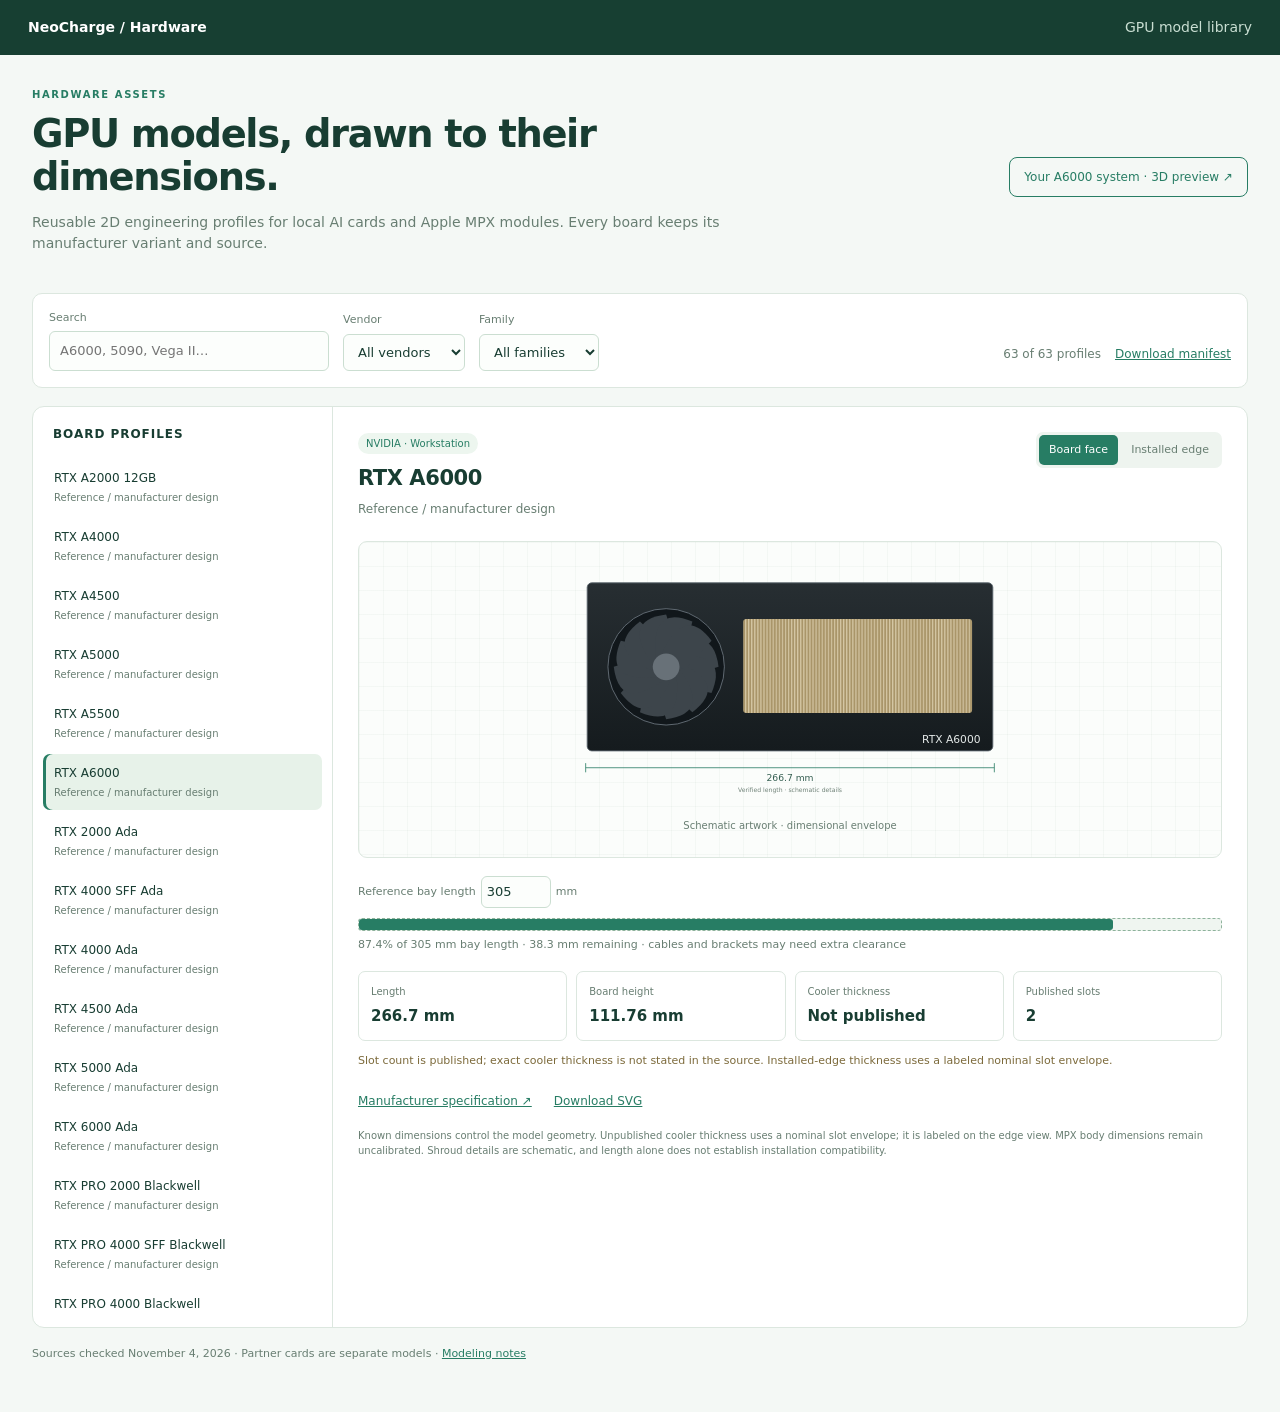
==== dashboard/assets/gpu-library/index.html @ e881c6c5 "Add live dashboard controls and dimensioned GPU library" ====
<!doctype html>
<html lang="en"><head><meta charset="utf-8"><meta name="viewport" content="width=device-width,initial-scale=1"><title>GPU models · NeoCharge</title><link rel="stylesheet" href="library.css"><script src="library.js" defer></script></head>
<body><header><a href="/hardware/#sensors">NeoCharge / Hardware</a><span>GPU model library</span></header>
<main>
  <div class="intro"><div><p class="eyebrow">HARDWARE ASSETS</p><h1>GPU models, drawn to their dimensions.</h1><p>Reusable 2D engineering profiles for local AI cards and Apple MPX modules. Every board keeps its manufacturer variant and source.</p></div><a class="button" href="a6000-system-3d.png" target="_blank" rel="noopener">Your A6000 system · 3D preview ↗</a></div>
  <div class="tools"><label>Search<input id="search" type="search" placeholder="A6000, 5090, Vega II…"></label><label>Vendor<select id="vendor"><option value="">All vendors</option></select></label><label>Family<select id="category"><option value="">All families</option></select></label><span id="count" role="status">Loading…</span><a href="catalog.json" download>Download manifest</a></div>
  <section class="workspace">
    <aside><h2>Board profiles</h2><div id="models" class="models"></div></aside>
    <article id="detail">
      <div class="detail-heading"><div><span id="family" class="badge"></span><h2 id="name">Loading models…</h2><p id="variant"></p></div><div class="views" role="group" aria-label="Projection"><button id="face" aria-pressed="true">Board face</button><button id="edge" aria-pressed="false">Installed edge</button></div></div>
      <div class="preview"><img id="model-image" alt=""><span class="preview-caption">Schematic artwork · dimensional envelope</span></div>
      <div class="bay"><label>Reference bay length <input id="bay-length" type="number" min="100" max="600" value="305"> mm</label><div class="bay-track"><div id="bay-fill"></div></div><p id="occupancy"></p></div>
      <div class="spec-grid" id="specs"></div>
      <p id="notes" class="notice"></p>
      <div class="links"><a id="source" target="_blank" rel="noopener">Manufacturer specification ↗</a><a id="download" download>Download SVG</a><a id="render-preview" target="_blank" rel="noopener" hidden>Rendered sample ↗</a><a id="chassis-reference" target="_blank" rel="noopener" hidden>Two-module Mac Pro reference ↗</a></div>
      <p class="fine">Known dimensions control the model geometry. Unpublished cooler thickness uses a nominal slot envelope; it is labeled on the edge view. MPX body dimensions remain uncalibrated. Shroud details are schematic, and length alone does not establish installation compatibility.</p>
    </article>
  </section>
  <footer>Sources checked November 4, 2026 · Partner cards are separate models · <a href="README.md">Modeling notes</a></footer>
</main></body></html>
---- dashboard/assets/gpu-library/library.css ----
:root { color-scheme:light; --bg:#f4f8f5; --panel:#fff; --ink:#183d32; --muted:#687e72; --line:#dce7df; --accent:#277d64; }
* { box-sizing:border-box; } body { margin:0; background:var(--bg); color:var(--ink); font:14px/1.5 ui-sans-serif,system-ui,-apple-system,sans-serif; } a { color:var(--accent); } header { display:flex; justify-content:space-between; gap:18px; padding:17px 28px; background:#173f32; color:#c9ded2; } header a { color:#fff; font-weight:750; text-decoration:none; } main { max-width:1500px; margin:auto; padding:32px; } h1,h2,p { margin-top:0; } h1 { font-size:clamp(26px,3vw,42px); line-height:1.13; letter-spacing:-.035em; margin-bottom:13px; max-width:790px; } h2 { font-size:21px; letter-spacing:-.02em; margin-bottom:6px; } .intro { display:flex; justify-content:space-between; align-items:center; gap:25px; margin-bottom:25px; } .intro p { max-width:780px; color:var(--muted); } .eyebrow { color:var(--accent)!important; font-size:10px; font-weight:750; letter-spacing:.16em; } .button { border:1px solid var(--accent); padding:10px 14px; border-radius:8px; text-decoration:none; white-space:nowrap; font-size:12px; } .tools { display:flex; align-items:end; gap:14px; flex-wrap:wrap; padding:16px; background:var(--panel); border:1px solid var(--line); border-radius:10px; margin-bottom:18px; } label { display:flex; flex-direction:column; gap:5px; color:var(--muted); font-size:11px; } input,select { font:inherit; font-size:13px; background:#fcfefc; color:var(--ink); border:1px solid #cbded1; padding:9px 10px; border-radius:6px; } #search { width:280px; } #count { margin-left:auto; color:var(--muted); padding-bottom:8px; font-size:12px; } .tools>a { padding-bottom:8px; font-size:12px; } .workspace { display:grid; grid-template-columns:300px minmax(0,1fr); background:var(--panel); border:1px solid var(--line); border-radius:12px; overflow:hidden; } aside { border-right:1px solid var(--line); padding:18px 10px; } aside h2 { padding:0 10px 10px; font-size:12px; text-transform:uppercase; letter-spacing:.08em; } .models { display:flex; flex-direction:column; max-height:850px; overflow:auto; gap:3px; } .model-button { border:0; text-align:left; padding:10px 11px; border-radius:7px; background:transparent; color:var(--ink); cursor:pointer; font:inherit; font-size:12px; } .model-button span { display:block; color:var(--muted); font-size:10px; margin-top:3px; } .model-button[aria-pressed="true"] { background:#e7f2e9; box-shadow:inset 3px 0 var(--accent); } article { padding:25px; min-width:0; } .detail-heading { display:flex; justify-content:space-between; gap:15px; flex-wrap:wrap; } #variant { color:var(--muted); font-size:12px; margin-bottom:0; } .badge { display:inline-block; color:var(--accent); background:#edf6ef; padding:3px 8px; border-radius:12px; font-size:10px; margin-bottom:9px; } .views { display:flex; align-self:flex-start; gap:3px; padding:3px; background:#eef4ef; border-radius:7px; } .views button { font:inherit; font-size:11px; padding:7px 10px; border:0; border-radius:5px; background:transparent; color:var(--muted); cursor:pointer; } .views button[aria-pressed="true"] { color:#fff; background:var(--accent); } .preview { margin-top:23px; border:1px solid var(--line); border-radius:9px; min-height:285px; display:flex; flex-direction:column; justify-content:center; align-items:center; padding:24px; background-color:#fbfdfb; background-image:linear-gradient(#4f84600b 1px,transparent 1px),linear-gradient(90deg,#4f84600b 1px,transparent 1px); background-size:24px 24px; } .preview img { width:100%; height:240px; object-fit:contain; } .preview-caption { font-size:10px; color:var(--muted); margin-top:12px; } .bay { padding:18px 0; } .bay label { flex-direction:row; align-items:center; } #bay-length { width:70px; padding:5px; } .bay-track { height:13px; border:1px dashed #8db29b; background:#eff5f0; border-radius:4px; margin:10px 0 6px; } #bay-fill { height:100%; max-width:100%; background:var(--accent); border-radius:3px; transition:width .2s; } #occupancy { margin:0; font-size:11px; color:var(--muted); } .spec-grid { display:grid; grid-template-columns:repeat(4,1fr); gap:9px; } .spec { padding:12px; border:1px solid var(--line); border-radius:7px; } .spec small { display:block; font-size:10px; color:var(--muted); margin-bottom:6px; } .spec strong { font-size:15px; font-weight:650; } .notice { padding:12px 0; color:#7c6a3b; font-size:11px; min-height:35px; } .links { display:flex; gap:22px; flex-wrap:wrap; font-size:12px; } .fine { color:var(--muted); font-size:10px; margin:18px 0 0; } footer { padding:18px 0; color:var(--muted); font-size:11px; } @media(max-width:850px) { main { padding:18px; } .intro { display:block; } .button { display:inline-block; } .workspace { grid-template-columns:1fr; } aside { border-right:0; border-bottom:1px solid var(--line); } .models { max-height:220px; } .spec-grid { grid-template-columns:repeat(2,1fr); } #search { width:220px; } .preview { padding:12px; } }
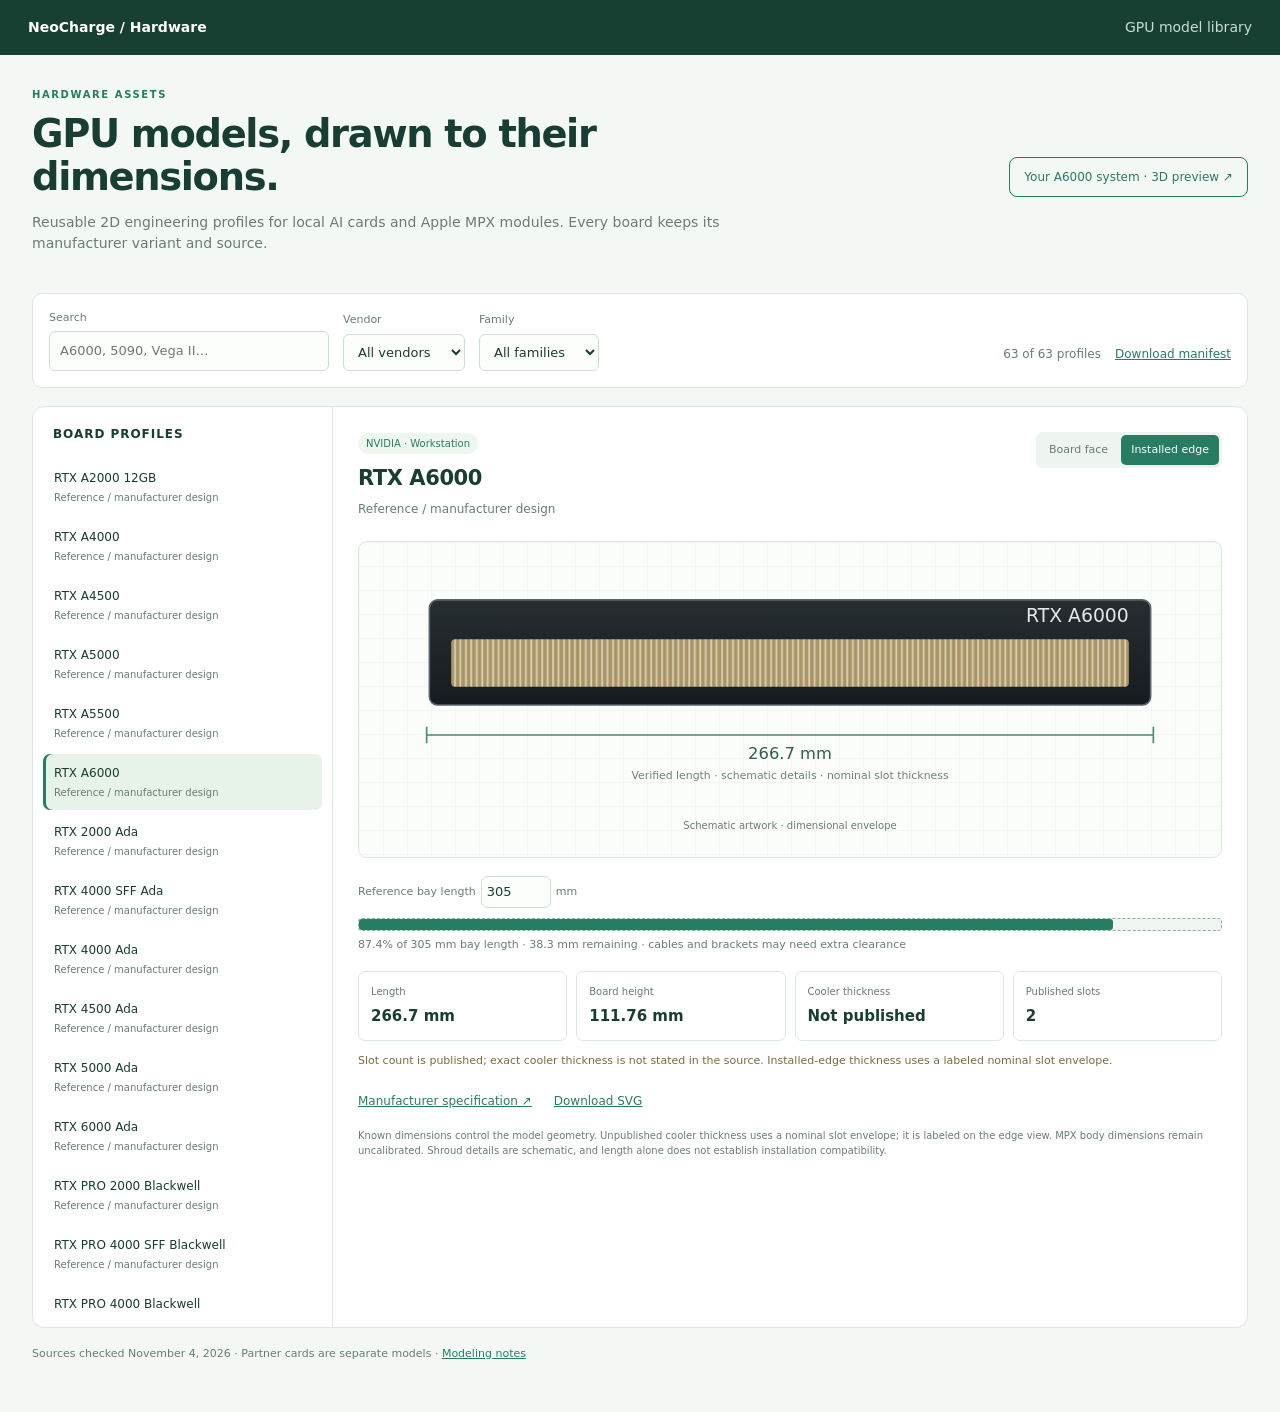
==== commit 04f5ceaa: "Show approved installed GPU profiles by default" ====
--- a/dashboard/assets/gpu-library/index.html
+++ b/dashboard/assets/gpu-library/index.html
@@ -7,8 +7,8 @@
   <section class="workspace">
     <aside><h2>Board profiles</h2><div id="models" class="models"></div></aside>
     <article id="detail">
-      <div class="detail-heading"><div><span id="family" class="badge"></span><h2 id="name">Loading models…</h2><p id="variant"></p></div><div class="views" role="group" aria-label="Projection"><button id="face" aria-pressed="true">Board face</button><button id="edge" aria-pressed="false">Installed edge</button></div></div>
-      <div class="preview"><img id="model-image" alt=""><span class="preview-caption">Schematic artwork · dimensional envelope</span></div>
+      <div class="detail-heading"><div><span id="family" class="badge"></span><h2 id="name">Loading models…</h2><p id="variant"></p></div><div class="views" role="group" aria-label="Projection"><button id="face" aria-pressed="false">Board face</button><button id="edge" aria-pressed="true">Installed edge</button></div></div>
+      <div class="preview"><img id="model-image" alt=""><span id="preview-caption" class="preview-caption">Schematic artwork · dimensional envelope</span></div>
       <div class="bay"><label>Reference bay length <input id="bay-length" type="number" min="100" max="600" value="305"> mm</label><div class="bay-track"><div id="bay-fill"></div></div><p id="occupancy"></p></div>
       <div class="spec-grid" id="specs"></div>
       <p id="notes" class="notice"></p>
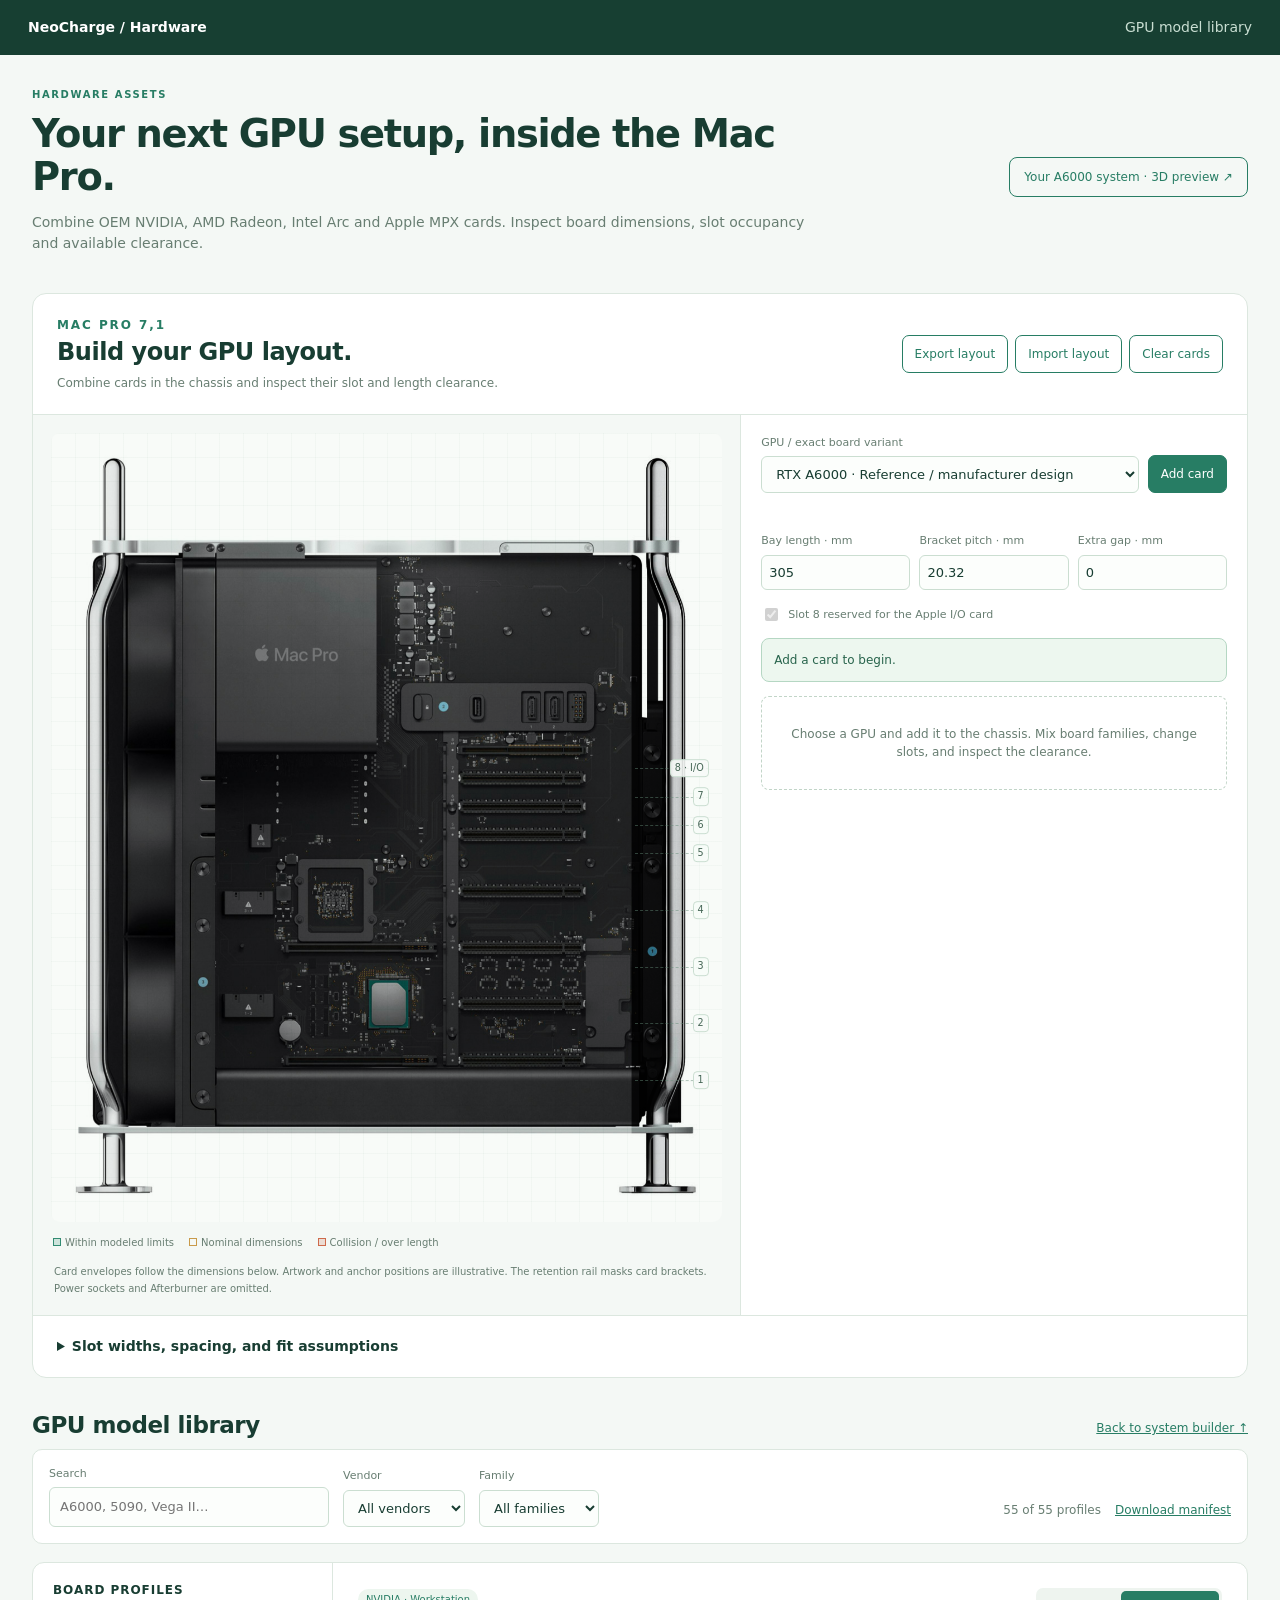
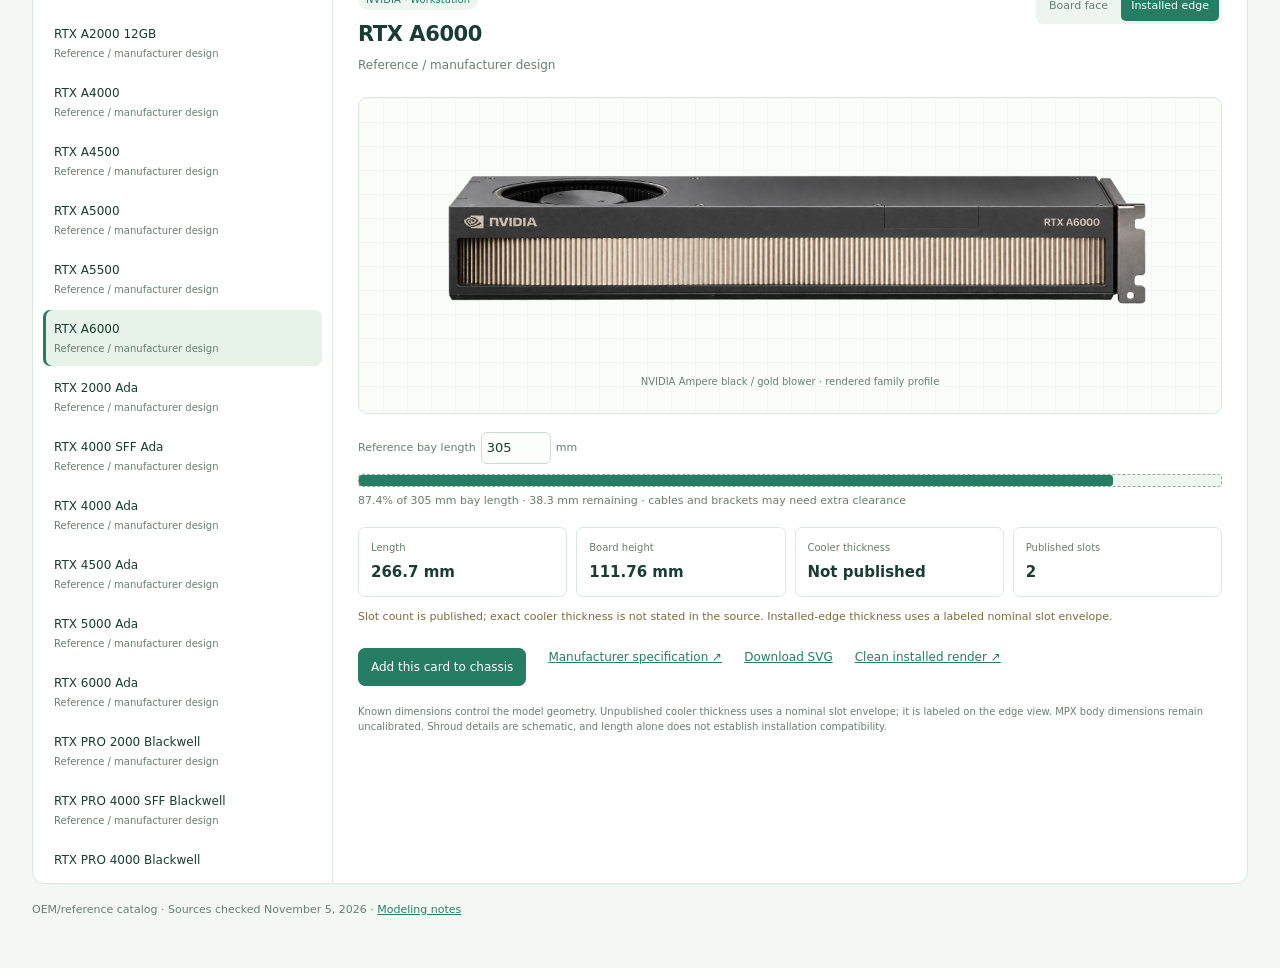
==== commit a2ef9843: "Add OEM GPU library and Mac Pro system builder" ====
--- a/dashboard/assets/gpu-library/index.html
+++ b/dashboard/assets/gpu-library/index.html
@@ -1,9 +1,19 @@
 <!doctype html>
-<html lang="en"><head><meta charset="utf-8"><meta name="viewport" content="width=device-width,initial-scale=1"><title>GPU models · NeoCharge</title><link rel="stylesheet" href="library.css"><script src="library.js" defer></script></head>
+<html lang="en"><head><meta charset="utf-8"><meta name="viewport" content="width=device-width,initial-scale=1"><title>GPU models · NeoCharge</title><link rel="stylesheet" href="library.css"><script src="library.js?v=20261105-builder1" defer></script><link rel="stylesheet" href="builder/builder.css?v=1"><script type="module" src="builder/builder.js?v=1"></script></head>
 <body><header><a href="/hardware/#sensors">NeoCharge / Hardware</a><span>GPU model library</span></header>
 <main>
-  <div class="intro"><div><p class="eyebrow">HARDWARE ASSETS</p><h1>GPU models, drawn to their dimensions.</h1><p>Reusable 2D engineering profiles for local AI cards and Apple MPX modules. Every board keeps its manufacturer variant and source.</p></div><a class="button" href="a6000-system-3d.png" target="_blank" rel="noopener">Your A6000 system · 3D preview ↗</a></div>
-  <div class="tools"><label>Search<input id="search" type="search" placeholder="A6000, 5090, Vega II…"></label><label>Vendor<select id="vendor"><option value="">All vendors</option></select></label><label>Family<select id="category"><option value="">All families</option></select></label><span id="count" role="status">Loading…</span><a href="catalog.json" download>Download manifest</a></div>
+  <div class="intro"><div><p class="eyebrow">HARDWARE ASSETS</p><h1>Your next GPU setup, inside the Mac Pro.</h1><p>Combine OEM NVIDIA, AMD Radeon, Intel Arc and Apple MPX cards. Inspect board dimensions, slot occupancy and available clearance.</p></div><a class="button" href="a6000-system-3d.png" target="_blank" rel="noopener">Your A6000 system · 3D preview ↗</a></div>
+  <section id="system-builder" class="builder-shell" aria-labelledby="builder-title">
+  <div class="builder-heading"><div><p class="eyebrow">MAC PRO 7,1</p><h2 id="builder-title">Build your GPU layout.</h2><p>Combine cards in the chassis and inspect their slot and length clearance.</p></div><div class="builder-actions"><button id="build-export">Export layout</button><button id="build-import">Import layout</button><button id="build-clear">Clear cards</button><input id="build-import-file" type="file" accept="application/json,.json" hidden></div></div>
+  <div class="builder-grid">
+    <div class="builder-visual"><div class="chassis-stage" id="chassis-stage" aria-label="Mac Pro chassis layout preview"><img class="chassis-base" src="builder/macpro-empty.png" alt="Mac Pro interior with its lower double-wide bays and upper single-wide slots"><div id="chassis-cards"></div><div class="chassis-slots" id="chassis-slots"></div><img class="chassis-foreground" src="builder/macpro-empty.png" alt=""></div><div class="builder-legend"><span><i class="safe"></i>Within modeled limits</span><span><i></i>Nominal dimensions</span><span><i class="error"></i>Collision / over length</span></div><p class="chassis-foot">Card envelopes follow the dimensions below. Artwork and anchor positions are illustrative. The retention rail masks card brackets. Power sockets and Afterburner are omitted.</p></div>
+    <div class="builder-controls"><div class="builder-picker"><label>GPU / exact board variant<select id="build-model" aria-label="GPU to add"><option>Loading catalog…</option></select></label><button class="add-card-button" id="build-add">Add card</button></div><p class="builder-message" id="builder-message" role="status"></p><div class="builder-settings"><label>Bay length · mm<input type="number" id="build-bay" value="305" min="100" max="600" step="0.1"></label><label>Bracket pitch · mm<input type="number" id="build-pitch" value="20.32" min="10" max="40" step="0.01"></label><label>Extra gap · mm<input type="number" id="build-gap" value="0" min="0" max="50" step="0.5"></label></div><label class="builder-check"><input type="checkbox" id="build-io" checked disabled>Slot 8 reserved for the Apple I/O card</label><div class="build-status" id="build-status" role="status">Loading layout…</div><div id="placed-cards"></div></div>
+  </div>
+  <details class="slot-documentation"><summary>Slot widths, spacing, and fit assumptions</summary><p><a href="https://support.apple.com/en-my/101640" target="_blank" rel="noopener">Apple’s slot map</a> specifies double-wide positions 1–4, single-wide positions 5–7, and the half-length I/O position 8. This preview uses a configurable nominal 20.32 mm (0.8 in) bracket pitch: 40.64 mm between double-wide connector positions, then 20.32 mm between the upper single-wide positions. These are derived preview coordinates, not caliper measurements of this chassis.</p><table><thead><tr><th>Connector</th><th>Layout</th><th>Offset from slot 1</th><th>Next connector</th></tr></thead><tbody id="slot-spacing-table"></tbody></table><p>Each card documents its published cooler thickness and slot count. Collision width is the larger of the measured cooler width and the published nominal slot envelope. Missing thickness uses the reported slot count × bracket pitch; missing slot count uses a two-slot estimate. Enter a measured thickness and length per card to resolve unknowns. A 0.1 mm tolerance handles rounding of 60.96 mm to 61 mm; it is not assembly clearance. Extra gap adds your desired separation.</p><p>MPX modules can occupy connector pairs 1–2 or 3–4. The builder reserves the whole pair, allows at most two modules, and keeps the user’s three-slot body reference separate from the larger reserved bay. Unpublished MPX body dimensions remain estimates until measured.</p><p>Length and slot checks do not establish electrical compatibility, power capacity, cooling adequacy, cable clearance, or clearance perpendicular to this view. The 305 mm bay length is the user-supplied measurement. Known physical dimensions drive the checks even when a different visual profile is selected. <a href="builder/SLOT-MECHANICS.md">Full mechanical notes</a></p></details>
+</section>
+
+<div class="library-section-title"><h2>GPU model library</h2><a href="#system-builder">Back to system builder ↑</a></div>
+<div class="tools"><label>Search<input id="search" type="search" placeholder="A6000, 5090, Vega II…"></label><label>Vendor<select id="vendor"><option value="">All vendors</option></select></label><label>Family<select id="category"><option value="">All families</option></select></label><span id="count" role="status">Loading…</span><a href="catalog.json" download>Download manifest</a></div>
   <section class="workspace">
     <aside><h2>Board profiles</h2><div id="models" class="models"></div></aside>
     <article id="detail">
@@ -12,9 +22,9 @@
       <div class="bay"><label>Reference bay length <input id="bay-length" type="number" min="100" max="600" value="305"> mm</label><div class="bay-track"><div id="bay-fill"></div></div><p id="occupancy"></p></div>
       <div class="spec-grid" id="specs"></div>
       <p id="notes" class="notice"></p>
-      <div class="links"><a id="source" target="_blank" rel="noopener">Manufacturer specification ↗</a><a id="download" download>Download SVG</a><a id="render-preview" target="_blank" rel="noopener" hidden>Rendered sample ↗</a><a id="chassis-reference" target="_blank" rel="noopener" hidden>Two-module Mac Pro reference ↗</a></div>
+      <div class="links"><button id="add-selected" class="add-card-button">Add this card to chassis</button><a id="source" target="_blank" rel="noopener">Manufacturer specification ↗</a><a id="download" download>Download SVG</a><a id="render-preview" target="_blank" rel="noopener" hidden>Rendered sample ↗</a><a id="chassis-reference" target="_blank" rel="noopener" hidden>Two-module Mac Pro reference ↗</a></div>
       <p class="fine">Known dimensions control the model geometry. Unpublished cooler thickness uses a nominal slot envelope; it is labeled on the edge view. MPX body dimensions remain uncalibrated. Shroud details are schematic, and length alone does not establish installation compatibility.</p>
     </article>
   </section>
-  <footer>Sources checked November 4, 2026 · Partner cards are separate models · <a href="README.md">Modeling notes</a></footer>
+  <footer>OEM/reference catalog · Sources checked November 5, 2026 · <a href="README.md">Modeling notes</a></footer>
 </main></body></html>
--- a/dashboard/assets/gpu-library/builder/builder.css
+++ b/dashboard/assets/gpu-library/builder/builder.css
@@ -0,0 +1,6 @@
+.builder-shell{margin:22px 0 28px;border:1px solid var(--line);border-radius:14px;background:var(--panel);overflow:hidden}.builder-heading{display:flex;justify-content:space-between;gap:18px;align-items:center;padding:22px 24px;border-bottom:1px solid var(--line)}.builder-heading h2{font-size:24px;margin:0 0 4px}.builder-heading p{margin:0;color:var(--muted);font-size:12px}.builder-actions{display:flex;gap:7px;flex-wrap:wrap}.builder-actions button,.add-card-button{border:1px solid var(--accent);border-radius:7px;padding:9px 12px;background:var(--accent);color:#fff;font:inherit;font-size:12px;cursor:pointer}.builder-actions button{background:transparent;color:var(--accent)}.builder-grid{display:grid;grid-template-columns:minmax(420px,1.4fr) minmax(340px,1fr)}.builder-visual{padding:18px;background:#f4f8f5;border-right:1px solid var(--line);min-width:0}.chassis-stage{position:relative;aspect-ratio:1204/1416;width:100%;max-width:690px;margin:auto;overflow:hidden;background:#f8fbf8;background-image:linear-gradient(#4f846009 1px,transparent 1px),linear-gradient(90deg,#4f846009 1px,transparent 1px);background-size:24px 24px;border-radius:9px}.chassis-base,.chassis-foreground{position:absolute;inset:0;width:100%;height:100%;mix-blend-mode:multiply;pointer-events:none}.chassis-foreground{z-index:6;clip-path:polygon(86.5% 0,100% 0,100% 100%,86.5% 100%)}.chassis-slots{position:absolute;inset:0;z-index:2;pointer-events:none}.chassis-slot{position:absolute;left:87%;width:11%;border-bottom:1px dashed #648a7677;display:flex;justify-content:flex-end;font-size:clamp(7px,.75vw,10px);color:#466656}.chassis-slot span{background:#f7fbf8df;border:1px solid #cbded1;border-radius:4px;padding:1px 4px;transform:translateY(50%)}.builder-card{position:absolute;z-index:4;filter:drop-shadow(0 2px 2px #0006);box-sizing:border-box;border-radius:3px}.builder-card img{width:100%;height:100%;display:block;object-fit:fill}.builder-card[data-invalid=true]{outline:2px solid #ce6a4b;background:#ce6a4b1a}.builder-card[data-estimated=true]{outline:1px dashed #c99a4a}.builder-card-name{position:absolute;left:0;bottom:calc(100% + 3px);font-size:clamp(7px,.65vw,10px);max-width:100%;overflow:hidden;text-overflow:ellipsis;white-space:nowrap;color:#184b3a;background:#eef8f1e8;border-radius:3px;padding:1px 4px}.chassis-foot{font-size:10px;color:var(--muted);margin:10px 3px 0;line-height:1.7}.builder-controls{padding:20px;min-width:0}.builder-picker{display:grid;grid-template-columns:minmax(0,1fr) auto;gap:9px;align-items:end}.builder-picker select{width:100%;min-width:0}.builder-settings{display:grid;grid-template-columns:repeat(3,minmax(0,1fr));gap:9px;margin:15px 0}.builder-settings input{width:100%;padding:7px}.builder-check{display:flex;flex-direction:row;align-items:center;gap:7px;margin:10px 0}.builder-check input{accent-color:var(--accent)}.build-status{border:1px solid #b5d7c3;background:#edf7ef;color:#28644c;border-radius:8px;padding:12px;font-size:12px;line-height:1.5;margin:14px 0}.build-status[data-level=error]{border-color:#dfb29c;background:#fff3ed;color:#914b30}.build-status[data-level=estimate]{border-color:#dfcc9c;background:#fff9e9;color:#876822}.builder-empty{padding:28px 14px;text-align:center;border:1px dashed #c2d5c8;border-radius:8px;color:var(--muted);font-size:12px}.placed-card{padding:14px 0;border-bottom:1px solid var(--line)}.placed-heading{display:flex;justify-content:space-between;gap:8px}.placed-heading h3{font-size:13px;margin:0}.placed-heading small{font-size:10px;color:var(--muted)}.remove-card{border:0;background:none;color:#9a6550;cursor:pointer;font:inherit;font-size:11px;padding:0 0 5px 6px;align-self:flex-start}.placed-fields{display:grid;grid-template-columns:1fr 1fr 1fr;gap:7px;margin-top:9px}.placed-fields input,.placed-fields select{width:100%;padding:6px;font-size:11px}.placed-errors,.placed-notes{list-style:none;margin:8px 0 0;padding:0;font-size:10px;line-height:1.5}.placed-errors{color:#a65338}.placed-notes{color:#887442}.placed-summary{font-size:10px;color:var(--muted);margin-top:7px}.slot-documentation{padding:20px 24px;border-top:1px solid var(--line)}.slot-documentation summary{font-weight:650;cursor:pointer}.slot-documentation p{font-size:12px;color:var(--muted);max-width:1000px}.slot-documentation table{width:100%;border-collapse:collapse;font-size:11px;margin:14px 0}.slot-documentation th,.slot-documentation td{padding:7px;text-align:left;border-bottom:1px solid var(--line)}.slot-documentation th{color:var(--muted)}.builder-message{font-size:11px;color:var(--muted);min-height:17px;margin:8px 0 0}.builder-legend{display:flex;gap:15px;flex-wrap:wrap;font-size:10px;color:var(--muted);margin:13px 2px}.builder-legend i{display:inline-block;width:8px;height:8px;border:1px solid #c99a4a;margin-right:4px}.builder-legend i.error{border-color:#ce6a4b;background:#ce6a4b33}.builder-legend i.safe{border-color:#328b72;background:#328b7233}.library-section-title{display:flex;justify-content:space-between;align-items:center;margin-top:30px}.library-section-title h2{font-size:23px}.library-section-title a{font-size:12px}@media(max-width:1100px){.builder-grid{grid-template-columns:minmax(0,1fr)}.builder-visual{border-right:0;border-bottom:1px solid var(--line)}.chassis-stage{max-width:620px}.builder-heading{align-items:flex-start;flex-direction:column}.builder-controls{padding:18px}.chassis-slot,.builder-card-name{font-size:10px}}@media(max-width:540px){.builder-settings,.placed-fields{grid-template-columns:1fr 1fr}.builder-heading,.slot-documentation{padding:16px}.builder-picker{grid-template-columns:1fr}.builder-visual{padding:8px}.chassis-slot,.builder-card-name{font-size:7px}.chassis-slot span{padding:1px 2px}}
+
+/* Hard clipping at the retention edge prevents metal brackets overpainting the frame. */
+#chassis-cards{position:absolute;inset:0;clip-path:polygon(0 0,87.0% 0,87.0% 100%,0 100%);z-index:4;pointer-events:none}.chassis-slots{z-index:7}.builder-card img{clip-path:inset(0 .6% 0 0)}
+
+.builder-raster-crop{position:absolute;inset:0;overflow:hidden;border-radius:2px}.builder-raster-crop .builder-raster{position:absolute;max-width:none;object-fit:fill;clip-path:none}
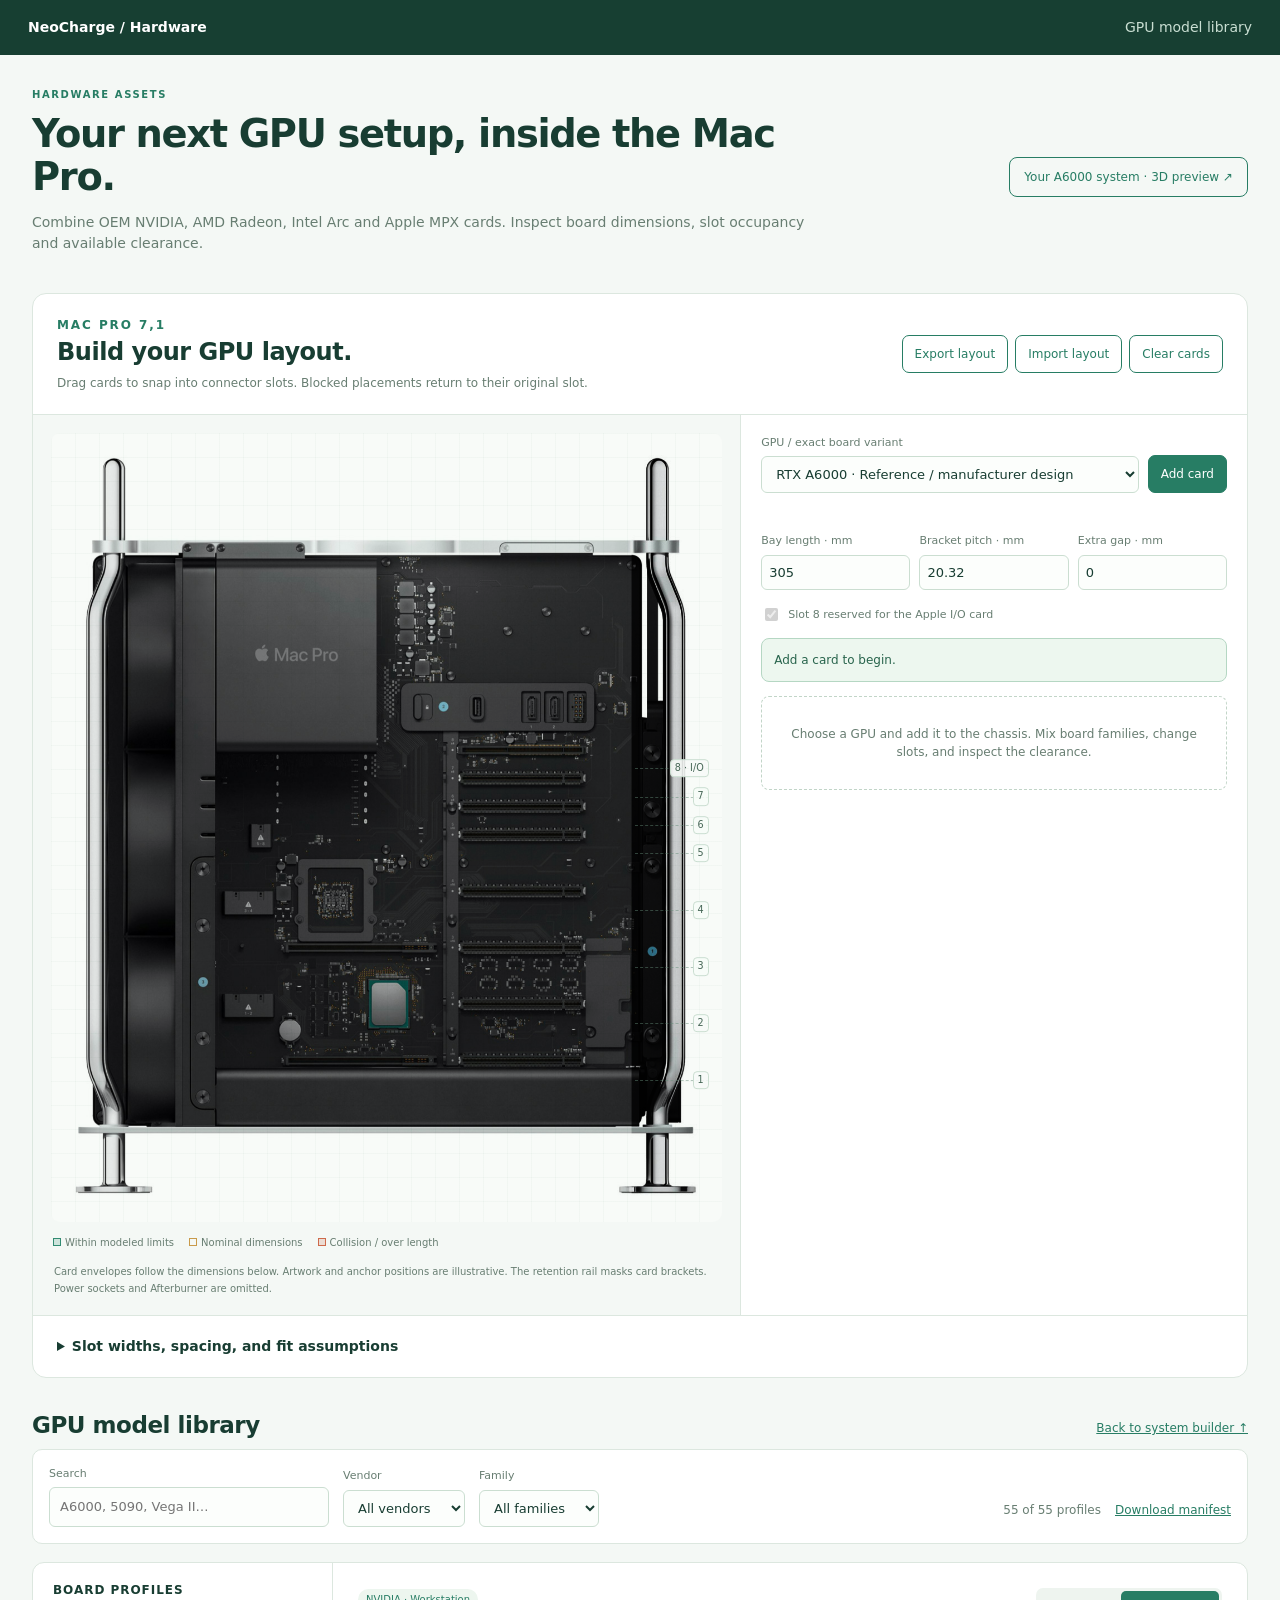
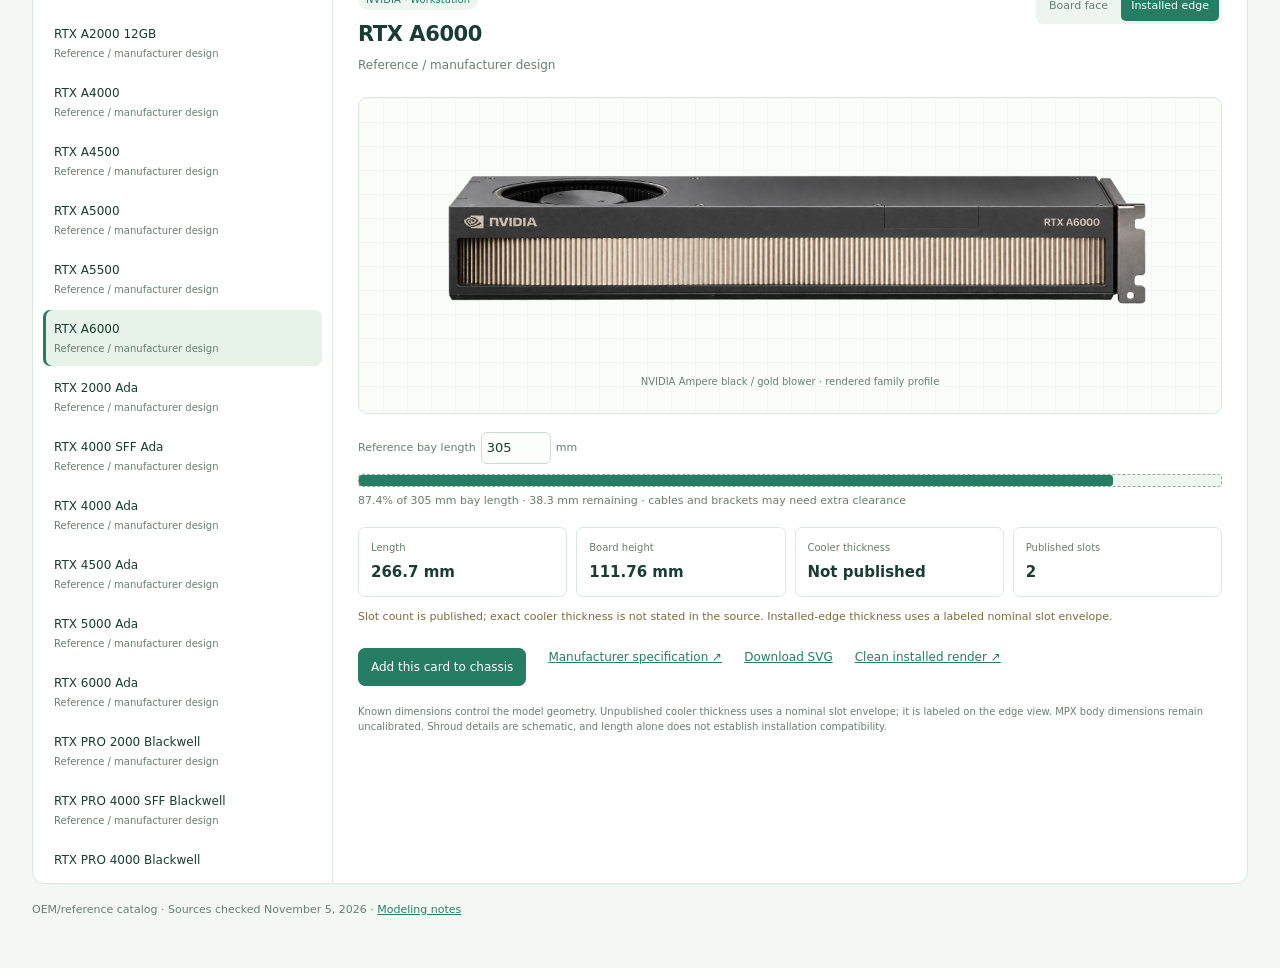
==== commit b0cdf9a0: "Snap dragged GPUs to validated Mac Pro connector positions" ====
--- a/dashboard/assets/gpu-library/index.html
+++ b/dashboard/assets/gpu-library/index.html
@@ -1,10 +1,10 @@
 <!doctype html>
-<html lang="en"><head><meta charset="utf-8"><meta name="viewport" content="width=device-width,initial-scale=1"><title>GPU models · NeoCharge</title><link rel="stylesheet" href="library.css"><script src="library.js?v=20261105-builder1" defer></script><link rel="stylesheet" href="builder/builder.css?v=1"><script type="module" src="builder/builder.js?v=1"></script></head>
+<html lang="en"><head><meta charset="utf-8"><meta name="viewport" content="width=device-width,initial-scale=1"><title>GPU models · NeoCharge</title><link rel="stylesheet" href="library.css"><script src="library.js?v=20261105-builder1" defer></script><link rel="stylesheet" href="builder/builder.css?v=drag1"><script type="module" src="builder/builder.js?v=drag1"></script></head>
 <body><header><a href="/hardware/#sensors">NeoCharge / Hardware</a><span>GPU model library</span></header>
 <main>
   <div class="intro"><div><p class="eyebrow">HARDWARE ASSETS</p><h1>Your next GPU setup, inside the Mac Pro.</h1><p>Combine OEM NVIDIA, AMD Radeon, Intel Arc and Apple MPX cards. Inspect board dimensions, slot occupancy and available clearance.</p></div><a class="button" href="a6000-system-3d.png" target="_blank" rel="noopener">Your A6000 system · 3D preview ↗</a></div>
   <section id="system-builder" class="builder-shell" aria-labelledby="builder-title">
-  <div class="builder-heading"><div><p class="eyebrow">MAC PRO 7,1</p><h2 id="builder-title">Build your GPU layout.</h2><p>Combine cards in the chassis and inspect their slot and length clearance.</p></div><div class="builder-actions"><button id="build-export">Export layout</button><button id="build-import">Import layout</button><button id="build-clear">Clear cards</button><input id="build-import-file" type="file" accept="application/json,.json" hidden></div></div>
+  <div class="builder-heading"><div><p class="eyebrow">MAC PRO 7,1</p><h2 id="builder-title">Build your GPU layout.</h2><p>Drag cards to snap into connector slots. Blocked placements return to their original slot.</p></div><div class="builder-actions"><button id="build-export">Export layout</button><button id="build-import">Import layout</button><button id="build-clear">Clear cards</button><input id="build-import-file" type="file" accept="application/json,.json" hidden></div></div>
   <div class="builder-grid">
     <div class="builder-visual"><div class="chassis-stage" id="chassis-stage" aria-label="Mac Pro chassis layout preview"><img class="chassis-base" src="builder/macpro-empty.png" alt="Mac Pro interior with its lower double-wide bays and upper single-wide slots"><div id="chassis-cards"></div><div class="chassis-slots" id="chassis-slots"></div><img class="chassis-foreground" src="builder/macpro-empty.png" alt=""></div><div class="builder-legend"><span><i class="safe"></i>Within modeled limits</span><span><i></i>Nominal dimensions</span><span><i class="error"></i>Collision / over length</span></div><p class="chassis-foot">Card envelopes follow the dimensions below. Artwork and anchor positions are illustrative. The retention rail masks card brackets. Power sockets and Afterburner are omitted.</p></div>
     <div class="builder-controls"><div class="builder-picker"><label>GPU / exact board variant<select id="build-model" aria-label="GPU to add"><option>Loading catalog…</option></select></label><button class="add-card-button" id="build-add">Add card</button></div><p class="builder-message" id="builder-message" role="status"></p><div class="builder-settings"><label>Bay length · mm<input type="number" id="build-bay" value="305" min="100" max="600" step="0.1"></label><label>Bracket pitch · mm<input type="number" id="build-pitch" value="20.32" min="10" max="40" step="0.01"></label><label>Extra gap · mm<input type="number" id="build-gap" value="0" min="0" max="50" step="0.5"></label></div><label class="builder-check"><input type="checkbox" id="build-io" checked disabled>Slot 8 reserved for the Apple I/O card</label><div class="build-status" id="build-status" role="status">Loading layout…</div><div id="placed-cards"></div></div>
--- a/dashboard/assets/gpu-library/builder/builder.css
+++ b/dashboard/assets/gpu-library/builder/builder.css
@@ -4,3 +4,6 @@
 #chassis-cards{position:absolute;inset:0;clip-path:polygon(0 0,87.0% 0,87.0% 100%,0 100%);z-index:4;pointer-events:none}.chassis-slots{z-index:7}.builder-card img{clip-path:inset(0 .6% 0 0)}
 
 .builder-raster-crop{position:absolute;inset:0;overflow:hidden;border-radius:2px}.builder-raster-crop .builder-raster{position:absolute;max-width:none;object-fit:fill;clip-path:none}
+
+/* Pointer capture keeps touch, pen and mouse placement on the physical slot grid. */
+.builder-card{pointer-events:auto;cursor:grab;touch-action:none;user-select:none}.builder-card img{pointer-events:none}.builder-card:focus-visible{outline:3px solid #378bba;outline-offset:3px}.builder-card.dragging{cursor:grabbing;z-index:5;opacity:.85}.builder-card[data-drop=allowed]{outline:3px solid #259872}.builder-card[data-drop=blocked]{outline:3px solid #d05c40}.is-dragging .chassis-slot{left:25%;width:73%;border-bottom:1px dashed #56836b88}.is-dragging .chassis-slot[data-target=true]{border-bottom:2px solid #2e9f7e}.is-dragging .chassis-slot[data-target=true] span{background:#d5f6e5;color:#174d3a}
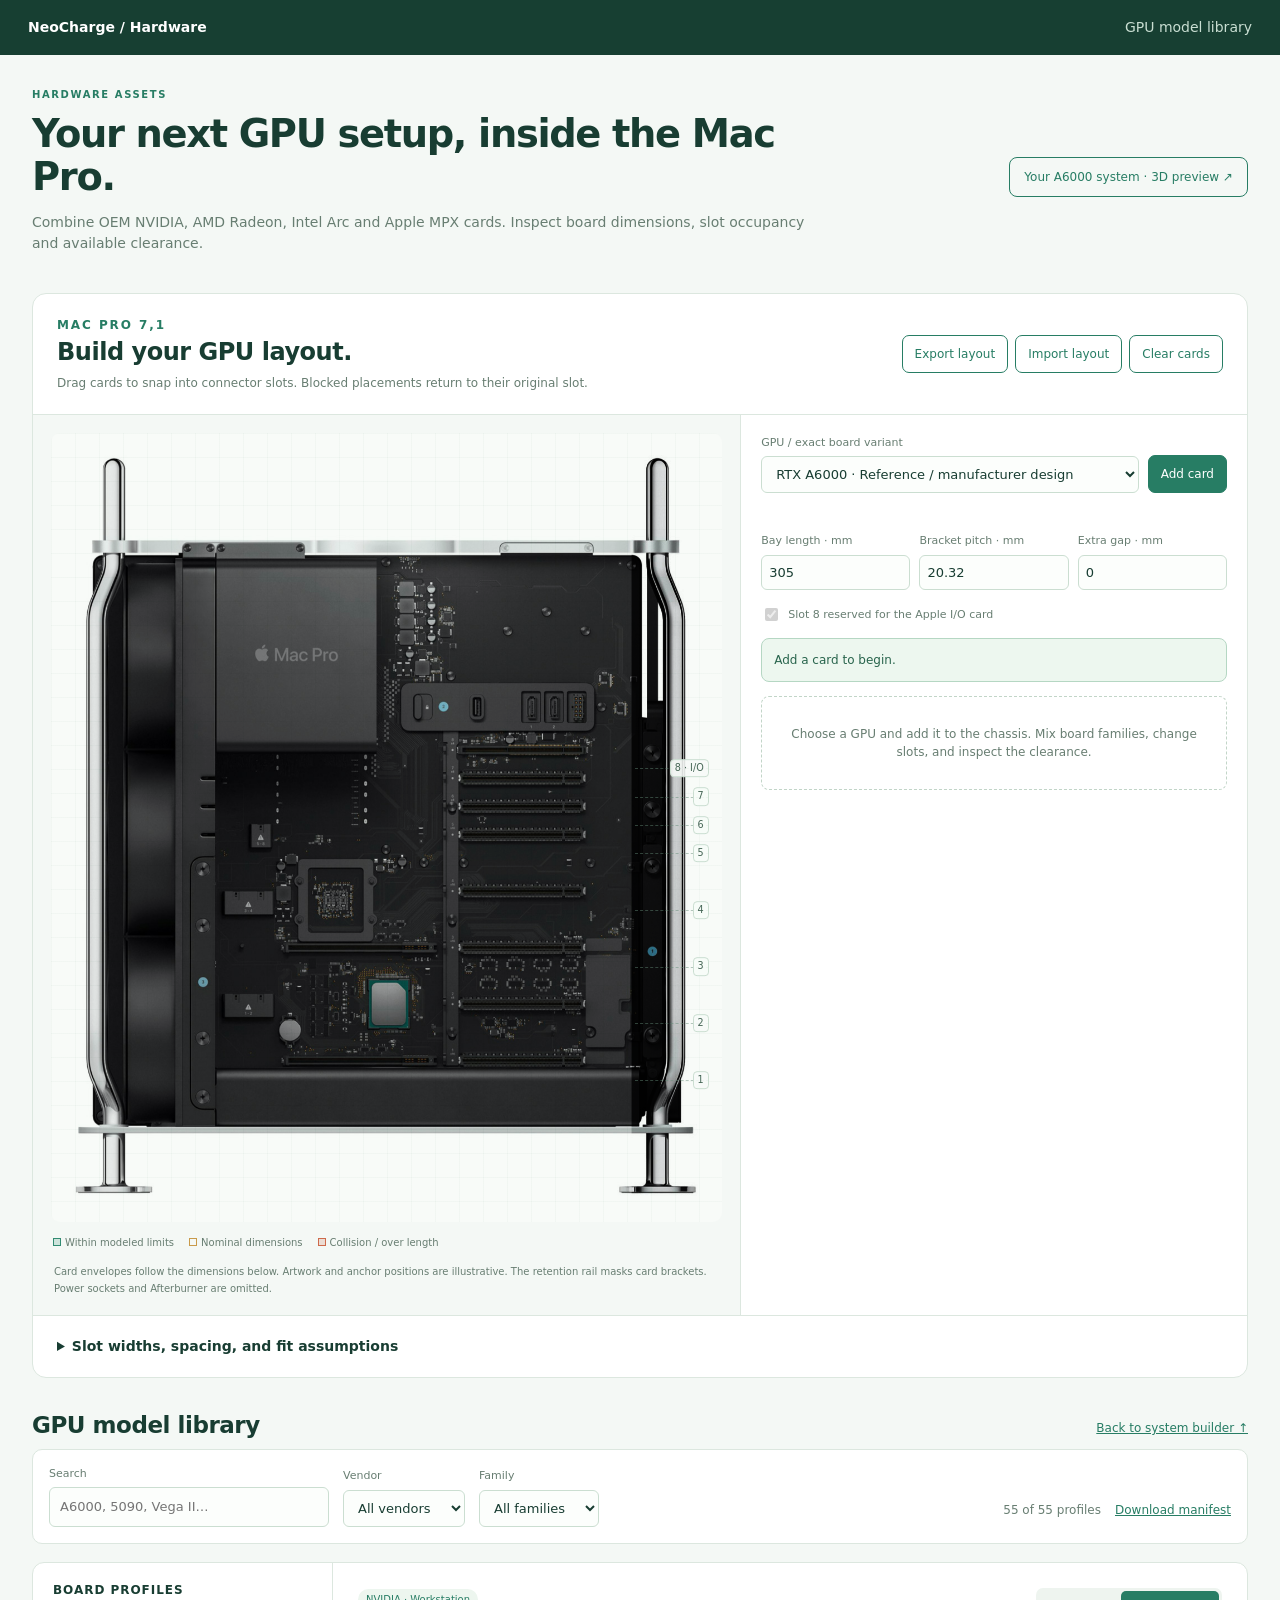
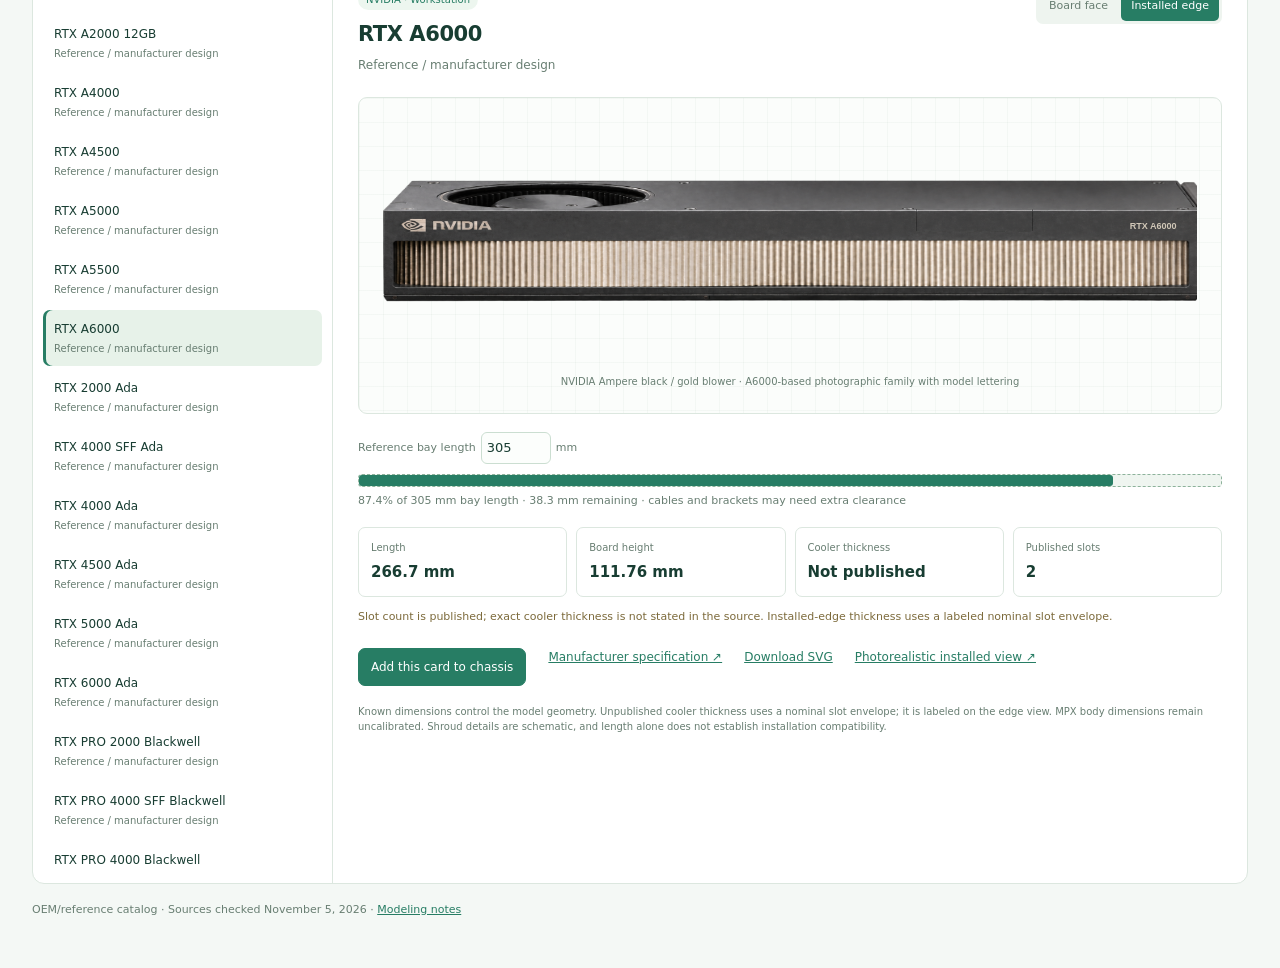
==== commit 74ea7f0a: "Enforce GPU capacity and refine MPX and workstation previews" ====
--- a/dashboard/assets/gpu-library/index.html
+++ b/dashboard/assets/gpu-library/index.html
@@ -1,5 +1,5 @@
 <!doctype html>
-<html lang="en"><head><meta charset="utf-8"><meta name="viewport" content="width=device-width,initial-scale=1"><title>GPU models · NeoCharge</title><link rel="stylesheet" href="library.css"><script src="library.js?v=20261105-builder1" defer></script><link rel="stylesheet" href="builder/builder.css?v=drag1"><script type="module" src="builder/builder.js?v=drag1"></script></head>
+<html lang="en"><head><meta charset="utf-8"><meta name="viewport" content="width=device-width,initial-scale=1"><title>GPU models · NeoCharge</title><link rel="stylesheet" href="library.css"><script src="library.js?v=mpx-capacity2" defer></script><link rel="stylesheet" href="builder/builder.css?v=capacity1"><script type="module" src="builder/builder.js?v=mpx-capacity2"></script></head>
 <body><header><a href="/hardware/#sensors">NeoCharge / Hardware</a><span>GPU model library</span></header>
 <main>
   <div class="intro"><div><p class="eyebrow">HARDWARE ASSETS</p><h1>Your next GPU setup, inside the Mac Pro.</h1><p>Combine OEM NVIDIA, AMD Radeon, Intel Arc and Apple MPX cards. Inspect board dimensions, slot occupancy and available clearance.</p></div><a class="button" href="a6000-system-3d.png" target="_blank" rel="noopener">Your A6000 system · 3D preview ↗</a></div>
@@ -7,9 +7,9 @@
   <div class="builder-heading"><div><p class="eyebrow">MAC PRO 7,1</p><h2 id="builder-title">Build your GPU layout.</h2><p>Drag cards to snap into connector slots. Blocked placements return to their original slot.</p></div><div class="builder-actions"><button id="build-export">Export layout</button><button id="build-import">Import layout</button><button id="build-clear">Clear cards</button><input id="build-import-file" type="file" accept="application/json,.json" hidden></div></div>
   <div class="builder-grid">
     <div class="builder-visual"><div class="chassis-stage" id="chassis-stage" aria-label="Mac Pro chassis layout preview"><img class="chassis-base" src="builder/macpro-empty.png" alt="Mac Pro interior with its lower double-wide bays and upper single-wide slots"><div id="chassis-cards"></div><div class="chassis-slots" id="chassis-slots"></div><img class="chassis-foreground" src="builder/macpro-empty.png" alt=""></div><div class="builder-legend"><span><i class="safe"></i>Within modeled limits</span><span><i></i>Nominal dimensions</span><span><i class="error"></i>Collision / over length</span></div><p class="chassis-foot">Card envelopes follow the dimensions below. Artwork and anchor positions are illustrative. The retention rail masks card brackets. Power sockets and Afterburner are omitted.</p></div>
-    <div class="builder-controls"><div class="builder-picker"><label>GPU / exact board variant<select id="build-model" aria-label="GPU to add"><option>Loading catalog…</option></select></label><button class="add-card-button" id="build-add">Add card</button></div><p class="builder-message" id="builder-message" role="status"></p><div class="builder-settings"><label>Bay length · mm<input type="number" id="build-bay" value="305" min="100" max="600" step="0.1"></label><label>Bracket pitch · mm<input type="number" id="build-pitch" value="20.32" min="10" max="40" step="0.01"></label><label>Extra gap · mm<input type="number" id="build-gap" value="0" min="0" max="50" step="0.5"></label></div><label class="builder-check"><input type="checkbox" id="build-io" checked disabled>Slot 8 reserved for the Apple I/O card</label><div class="build-status" id="build-status" role="status">Loading layout…</div><div id="placed-cards"></div></div>
+    <div class="builder-controls"><div class="builder-picker"><label>GPU / exact board variant<select id="build-model" aria-label="GPU to add"><option>Loading catalog…</option></select></label><button class="add-card-button" id="build-add" aria-describedby="build-availability">Add card</button></div><p id="build-availability" class="builder-message" role="status"></p><p class="builder-message" id="builder-message" role="status"></p><div class="builder-settings"><label>Bay length · mm<input type="number" id="build-bay" value="305" min="100" max="600" step="0.1"></label><label>Bracket pitch · mm<input type="number" id="build-pitch" value="20.32" min="10" max="40" step="0.01"></label><label>Extra gap · mm<input type="number" id="build-gap" value="0" min="0" max="50" step="0.5"></label></div><label class="builder-check"><input type="checkbox" id="build-io" checked disabled>Slot 8 reserved for the Apple I/O card</label><div class="build-status" id="build-status" role="status">Loading layout…</div><div id="placed-cards"></div></div>
   </div>
-  <details class="slot-documentation"><summary>Slot widths, spacing, and fit assumptions</summary><p><a href="https://support.apple.com/en-my/101640" target="_blank" rel="noopener">Apple’s slot map</a> specifies double-wide positions 1–4, single-wide positions 5–7, and the half-length I/O position 8. This preview uses a configurable nominal 20.32 mm (0.8 in) bracket pitch: 40.64 mm between double-wide connector positions, then 20.32 mm between the upper single-wide positions. These are derived preview coordinates, not caliper measurements of this chassis.</p><table><thead><tr><th>Connector</th><th>Layout</th><th>Offset from slot 1</th><th>Next connector</th></tr></thead><tbody id="slot-spacing-table"></tbody></table><p>Each card documents its published cooler thickness and slot count. Collision width is the larger of the measured cooler width and the published nominal slot envelope. Missing thickness uses the reported slot count × bracket pitch; missing slot count uses a two-slot estimate. Enter a measured thickness and length per card to resolve unknowns. A 0.1 mm tolerance handles rounding of 60.96 mm to 61 mm; it is not assembly clearance. Extra gap adds your desired separation.</p><p>MPX modules can occupy connector pairs 1–2 or 3–4. The builder reserves the whole pair, allows at most two modules, and keeps the user’s three-slot body reference separate from the larger reserved bay. Unpublished MPX body dimensions remain estimates until measured.</p><p>Length and slot checks do not establish electrical compatibility, power capacity, cooling adequacy, cable clearance, or clearance perpendicular to this view. The 305 mm bay length is the user-supplied measurement. Known physical dimensions drive the checks even when a different visual profile is selected. <a href="builder/SLOT-MECHANICS.md">Full mechanical notes</a></p></details>
+  <details class="slot-documentation"><summary>Slot widths, spacing, and fit assumptions</summary><p><a href="https://support.apple.com/en-my/101640" target="_blank" rel="noopener">Apple’s slot map</a> specifies double-wide positions 1–4, single-wide positions 5–7, and the half-length I/O position 8. This preview uses a configurable nominal 20.32 mm (0.8 in) bracket pitch: 40.64 mm between double-wide connector positions, then 20.32 mm between the upper single-wide positions. These are derived preview coordinates, not caliper measurements of this chassis.</p><table><thead><tr><th>Connector</th><th>Layout</th><th>Offset from slot 1</th><th>Next connector</th></tr></thead><tbody id="slot-spacing-table"></tbody></table><p>Each card documents its published cooler thickness and slot count. Collision width is the larger of the measured cooler width and the published nominal slot envelope. Missing thickness uses the reported slot count × bracket pitch; missing slot count uses a two-slot estimate. Enter a measured thickness and length per card to resolve unknowns. A 0.1 mm tolerance handles rounding of 60.96 mm to 61 mm; it is not assembly clearance. Extra gap adds your desired separation.</p><p>MPX modules can occupy connector pairs 1–2 or 3–4. The builder reserves the whole pair, allows at most two modules, and scales the full-height module artwork to fill its reserved bay, matching the supplied two-module reference. Unpublished MPX body dimensions remain estimates until measured.</p><p>Length and slot checks do not establish electrical compatibility, power capacity, cooling adequacy, cable clearance, or clearance perpendicular to this view. The 305 mm bay length is the user-supplied measurement. Known physical dimensions drive the checks even when a different visual profile is selected. <a href="builder/SLOT-MECHANICS.md">Full mechanical notes</a></p></details>
 </section>
 
 <div class="library-section-title"><h2>GPU model library</h2><a href="#system-builder">Back to system builder ↑</a></div>
--- a/dashboard/assets/gpu-library/builder/builder.css
+++ b/dashboard/assets/gpu-library/builder/builder.css
@@ -7,3 +7,5 @@
 
 /* Pointer capture keeps touch, pen and mouse placement on the physical slot grid. */
 .builder-card{pointer-events:auto;cursor:grab;touch-action:none;user-select:none}.builder-card img{pointer-events:none}.builder-card:focus-visible{outline:3px solid #378bba;outline-offset:3px}.builder-card.dragging{cursor:grabbing;z-index:5;opacity:.85}.builder-card[data-drop=allowed]{outline:3px solid #259872}.builder-card[data-drop=blocked]{outline:3px solid #d05c40}.is-dragging .chassis-slot{left:25%;width:73%;border-bottom:1px dashed #56836b88}.is-dragging .chassis-slot[data-target=true]{border-bottom:2px solid #2e9f7e}.is-dragging .chassis-slot[data-target=true] span{background:#d5f6e5;color:#174d3a}
+
+.add-card-button:disabled{opacity:.45;cursor:not-allowed}#build-availability:empty{display:none}#build-availability{color:#945c35}
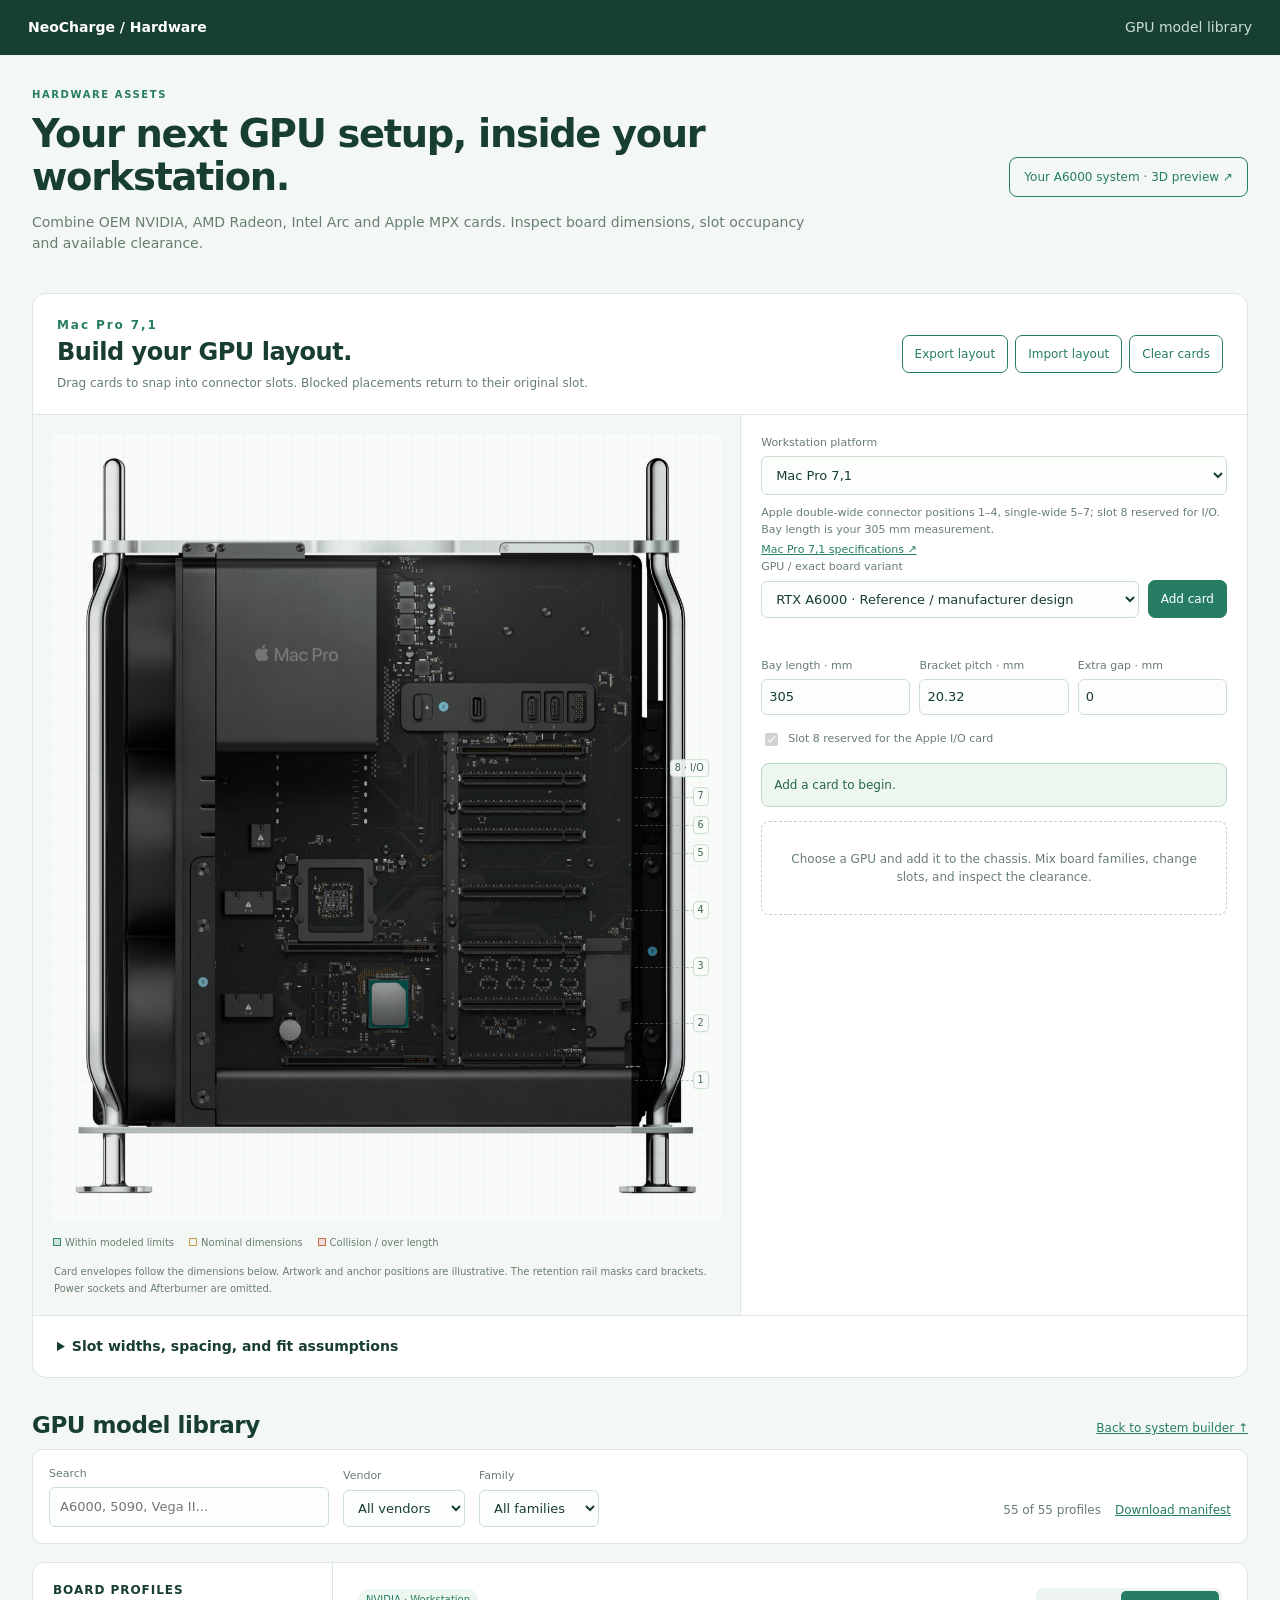
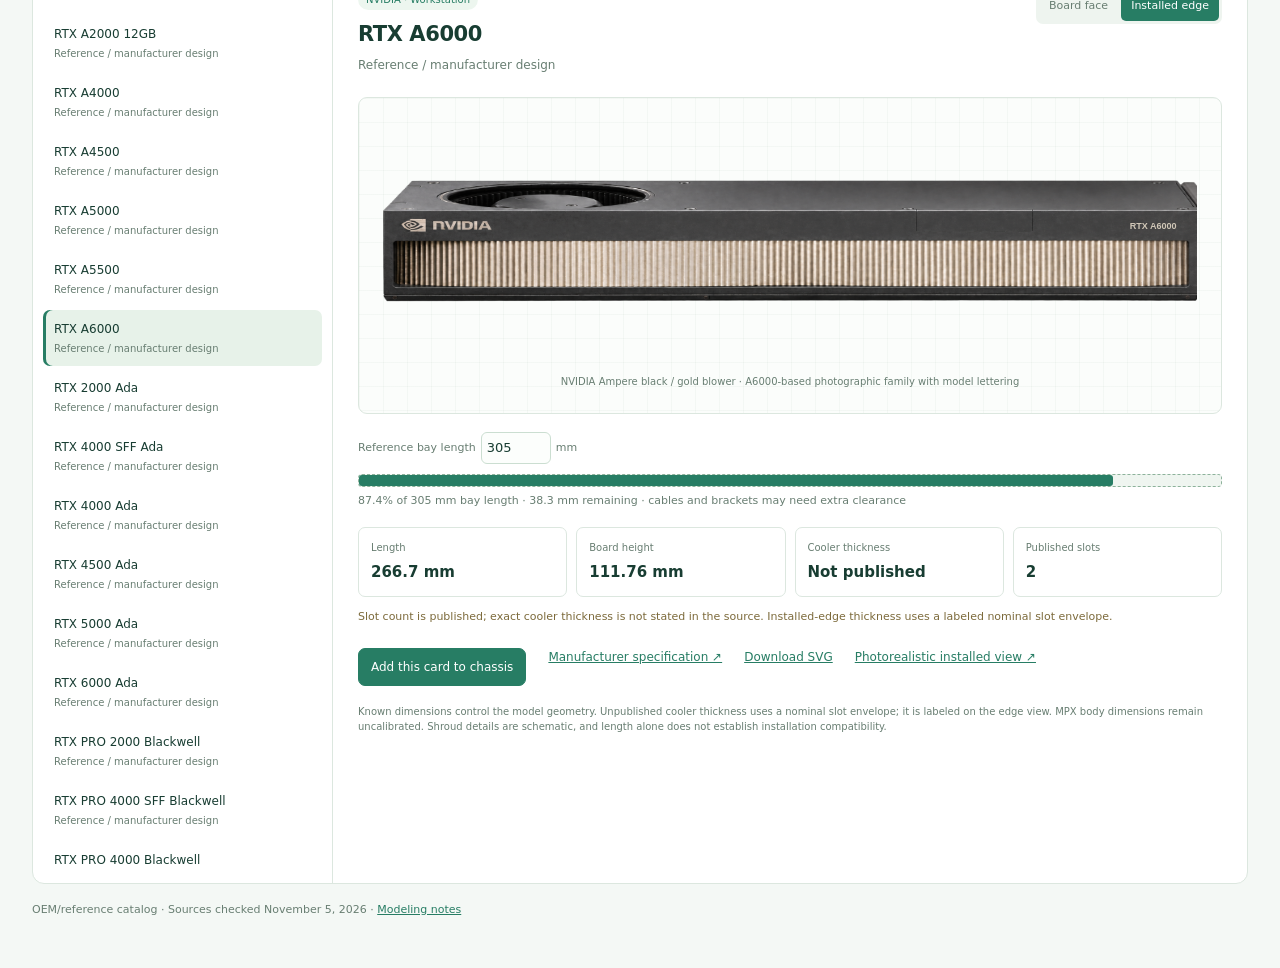
==== commit 511b2d59: "Add P620 chassis fit preview and readable reverse GPU renders" ====
--- a/dashboard/assets/gpu-library/index.html
+++ b/dashboard/assets/gpu-library/index.html
@@ -1,15 +1,15 @@
 <!doctype html>
-<html lang="en"><head><meta charset="utf-8"><meta name="viewport" content="width=device-width,initial-scale=1"><title>GPU models · NeoCharge</title><link rel="stylesheet" href="library.css"><script src="library.js?v=mpx-capacity2" defer></script><link rel="stylesheet" href="builder/builder.css?v=capacity1"><script type="module" src="builder/builder.js?v=mpx-capacity2"></script></head>
+<html lang="en"><head><meta charset="utf-8"><meta name="viewport" content="width=device-width,initial-scale=1"><title>GPU models · NeoCharge</title><link rel="stylesheet" href="library.css"><script src="library.js?v=p620-1" defer></script><link rel="stylesheet" href="builder/builder.css?v=p620-1"><script type="module" src="builder/builder.js?v=p620-1"></script></head>
 <body><header><a href="/hardware/#sensors">NeoCharge / Hardware</a><span>GPU model library</span></header>
 <main>
-  <div class="intro"><div><p class="eyebrow">HARDWARE ASSETS</p><h1>Your next GPU setup, inside the Mac Pro.</h1><p>Combine OEM NVIDIA, AMD Radeon, Intel Arc and Apple MPX cards. Inspect board dimensions, slot occupancy and available clearance.</p></div><a class="button" href="a6000-system-3d.png" target="_blank" rel="noopener">Your A6000 system · 3D preview ↗</a></div>
+  <div class="intro"><div><p class="eyebrow">HARDWARE ASSETS</p><h1>Your next GPU setup, inside your workstation.</h1><p>Combine OEM NVIDIA, AMD Radeon, Intel Arc and Apple MPX cards. Inspect board dimensions, slot occupancy and available clearance.</p></div><a class="button" href="a6000-system-3d.png" target="_blank" rel="noopener">Your A6000 system · 3D preview ↗</a></div>
   <section id="system-builder" class="builder-shell" aria-labelledby="builder-title">
-  <div class="builder-heading"><div><p class="eyebrow">MAC PRO 7,1</p><h2 id="builder-title">Build your GPU layout.</h2><p>Drag cards to snap into connector slots. Blocked placements return to their original slot.</p></div><div class="builder-actions"><button id="build-export">Export layout</button><button id="build-import">Import layout</button><button id="build-clear">Clear cards</button><input id="build-import-file" type="file" accept="application/json,.json" hidden></div></div>
+  <div class="builder-heading"><div><p class="eyebrow" id="platform-name">Mac Pro 7,1</p><h2 id="builder-title">Build your GPU layout.</h2><p>Drag cards to snap into connector slots. Blocked placements return to their original slot.</p></div><div class="builder-actions"><button id="build-export">Export layout</button><button id="build-import">Import layout</button><button id="build-clear">Clear cards</button><input id="build-import-file" type="file" accept="application/json,.json" hidden></div></div>
   <div class="builder-grid">
     <div class="builder-visual"><div class="chassis-stage" id="chassis-stage" aria-label="Mac Pro chassis layout preview"><img class="chassis-base" src="builder/macpro-empty.png" alt="Mac Pro interior with its lower double-wide bays and upper single-wide slots"><div id="chassis-cards"></div><div class="chassis-slots" id="chassis-slots"></div><img class="chassis-foreground" src="builder/macpro-empty.png" alt=""></div><div class="builder-legend"><span><i class="safe"></i>Within modeled limits</span><span><i></i>Nominal dimensions</span><span><i class="error"></i>Collision / over length</span></div><p class="chassis-foot">Card envelopes follow the dimensions below. Artwork and anchor positions are illustrative. The retention rail masks card brackets. Power sockets and Afterburner are omitted.</p></div>
-    <div class="builder-controls"><div class="builder-picker"><label>GPU / exact board variant<select id="build-model" aria-label="GPU to add"><option>Loading catalog…</option></select></label><button class="add-card-button" id="build-add" aria-describedby="build-availability">Add card</button></div><p id="build-availability" class="builder-message" role="status"></p><p class="builder-message" id="builder-message" role="status"></p><div class="builder-settings"><label>Bay length · mm<input type="number" id="build-bay" value="305" min="100" max="600" step="0.1"></label><label>Bracket pitch · mm<input type="number" id="build-pitch" value="20.32" min="10" max="40" step="0.01"></label><label>Extra gap · mm<input type="number" id="build-gap" value="0" min="0" max="50" step="0.5"></label></div><label class="builder-check"><input type="checkbox" id="build-io" checked disabled>Slot 8 reserved for the Apple I/O card</label><div class="build-status" id="build-status" role="status">Loading layout…</div><div id="placed-cards"></div></div>
+    <div class="builder-controls"><label class="platform-picker">Workstation platform<select id="build-platform"><option value="macpro-7-1">Mac Pro 7,1</option><option value="lenovo-p620">Lenovo ThinkStation P620</option></select></label><p id="platform-description" class="builder-message"></p><a id="platform-source" target="_blank" rel="noopener">Platform specifications ↗</a><div id="platform-compatibility" class="platform-compatibility"></div><div class="builder-picker"><label>GPU / exact board variant<select id="build-model" aria-label="GPU to add"><option>Loading catalog…</option></select></label><button class="add-card-button" id="build-add" aria-describedby="build-availability">Add card</button></div><p id="build-availability" class="builder-message" role="status"></p><p class="builder-message" id="builder-message" role="status"></p><div class="builder-settings"><label>Bay length · mm<input type="number" id="build-bay" value="305" min="100" max="600" step="0.1"></label><label>Bracket pitch · mm<input type="number" id="build-pitch" value="20.32" min="10" max="40" step="0.01"></label><label>Extra gap · mm<input type="number" id="build-gap" value="0" min="0" max="50" step="0.5"></label></div><label class="builder-check"><input type="checkbox" id="build-io" checked disabled>Slot 8 reserved for the Apple I/O card</label><div class="build-status" id="build-status" role="status">Loading layout…</div><div id="placed-cards"></div></div>
   </div>
-  <details class="slot-documentation"><summary>Slot widths, spacing, and fit assumptions</summary><p><a href="https://support.apple.com/en-my/101640" target="_blank" rel="noopener">Apple’s slot map</a> specifies double-wide positions 1–4, single-wide positions 5–7, and the half-length I/O position 8. This preview uses a configurable nominal 20.32 mm (0.8 in) bracket pitch: 40.64 mm between double-wide connector positions, then 20.32 mm between the upper single-wide positions. These are derived preview coordinates, not caliper measurements of this chassis.</p><table><thead><tr><th>Connector</th><th>Layout</th><th>Offset from slot 1</th><th>Next connector</th></tr></thead><tbody id="slot-spacing-table"></tbody></table><p>Each card documents its published cooler thickness and slot count. Collision width is the larger of the measured cooler width and the published nominal slot envelope. Missing thickness uses the reported slot count × bracket pitch; missing slot count uses a two-slot estimate. Enter a measured thickness and length per card to resolve unknowns. A 0.1 mm tolerance handles rounding of 60.96 mm to 61 mm; it is not assembly clearance. Extra gap adds your desired separation.</p><p>MPX modules can occupy connector pairs 1–2 or 3–4. The builder reserves the whole pair, allows at most two modules, and scales the full-height module artwork to fill its reserved bay, matching the supplied two-module reference. Unpublished MPX body dimensions remain estimates until measured.</p><p>Length and slot checks do not establish electrical compatibility, power capacity, cooling adequacy, cable clearance, or clearance perpendicular to this view. The 305 mm bay length is the user-supplied measurement. Known physical dimensions drive the checks even when a different visual profile is selected. <a href="builder/SLOT-MECHANICS.md">Full mechanical notes</a></p></details>
+  <details class="slot-documentation"><summary>Slot widths, spacing, and fit assumptions</summary><p data-mac-only><a href="https://support.apple.com/en-my/101640" target="_blank" rel="noopener">Apple’s slot map</a> specifies double-wide positions 1–4, single-wide positions 5–7, and the half-length I/O position 8. This preview uses a configurable nominal 20.32 mm (0.8 in) bracket pitch: 40.64 mm between double-wide connector positions, then 20.32 mm between the upper single-wide positions. These are derived preview coordinates, not caliper measurements of this chassis.</p><table><thead><tr><th>Connector</th><th>Layout</th><th>Offset from slot 1</th><th>Next connector</th></tr></thead><tbody id="slot-spacing-table"></tbody></table><p>Each card documents its published cooler thickness and slot count. Collision width is the larger of the measured cooler width and the published nominal slot envelope. Missing thickness uses the reported slot count × bracket pitch; missing slot count uses a two-slot estimate. Enter a measured thickness and length per card to resolve unknowns. A 0.1 mm tolerance handles rounding of 60.96 mm to 61 mm; it is not assembly clearance. Extra gap adds your desired separation.</p><p data-mac-only>MPX modules can occupy connector pairs 1–2 or 3–4. The builder reserves the whole pair, allows at most two modules, and scales the full-height module artwork to fill its reserved bay, matching the supplied two-module reference. Unpublished MPX body dimensions remain estimates until measured.</p><p>Length and slot checks do not establish electrical compatibility, power capacity, cooling adequacy, cable clearance, or clearance perpendicular to this view. Mac Pro: 305 mm measured bay. P620: provisional 312 mm full-length envelope, pending host measurements. P620 x8 positions 2 and 6 are 25 W connectors, so this GPU planner conservatively blocks them until slot-power requirements are verified. Known physical dimensions drive the checks even when a different visual profile is selected. <a href="builder/SLOT-MECHANICS.md">Mac Pro mechanical notes</a> · <a href="builder/P620.md">P620 compatibility and Ubuntu validation plan</a></p></details>
 </section>
 
 <div class="library-section-title"><h2>GPU model library</h2><a href="#system-builder">Back to system builder ↑</a></div>
--- a/dashboard/assets/gpu-library/builder/builder.css
+++ b/dashboard/assets/gpu-library/builder/builder.css
@@ -9,3 +9,7 @@
 .builder-card{pointer-events:auto;cursor:grab;touch-action:none;user-select:none}.builder-card img{pointer-events:none}.builder-card:focus-visible{outline:3px solid #378bba;outline-offset:3px}.builder-card.dragging{cursor:grabbing;z-index:5;opacity:.85}.builder-card[data-drop=allowed]{outline:3px solid #259872}.builder-card[data-drop=blocked]{outline:3px solid #d05c40}.is-dragging .chassis-slot{left:25%;width:73%;border-bottom:1px dashed #56836b88}.is-dragging .chassis-slot[data-target=true]{border-bottom:2px solid #2e9f7e}.is-dragging .chassis-slot[data-target=true] span{background:#d5f6e5;color:#174d3a}
 
 .add-card-button:disabled{opacity:.45;cursor:not-allowed}#build-availability:empty{display:none}#build-availability{color:#945c35}
+.platform-picker{margin-bottom:10px}.platform-picker select{width:100%;padding:10px}.platform-compatibility{font-size:11px;color:var(--muted);line-height:1.6}.platform-compatibility p{margin:6px 0}#platform-source{font-size:11px}[hidden]{display:none!important}
+.chassis-stage[data-platform=lenovo-p620]{aspect-ratio:1300/1200}.chassis-stage[data-platform=lenovo-p620] .chassis-foreground{clip-path:polygon(0 0,13% 0,13% 100%,0 100%)}.chassis-stage[data-platform=lenovo-p620] #chassis-cards{clip-path:inset(0 19% 0 12%)}.chassis-stage[data-platform=lenovo-p620] .chassis-slot{left:1%;width:12%;justify-content:flex-start}.chassis-stage[data-platform=lenovo-p620].is-dragging .chassis-slot{left:1%;width:80%}
+
+.chassis-stage[data-platform=lenovo-p620] .chassis-foreground{mix-blend-mode:normal}.chassis-stage[data-platform=lenovo-p620] .builder-card-name{left:5%;max-width:95%}
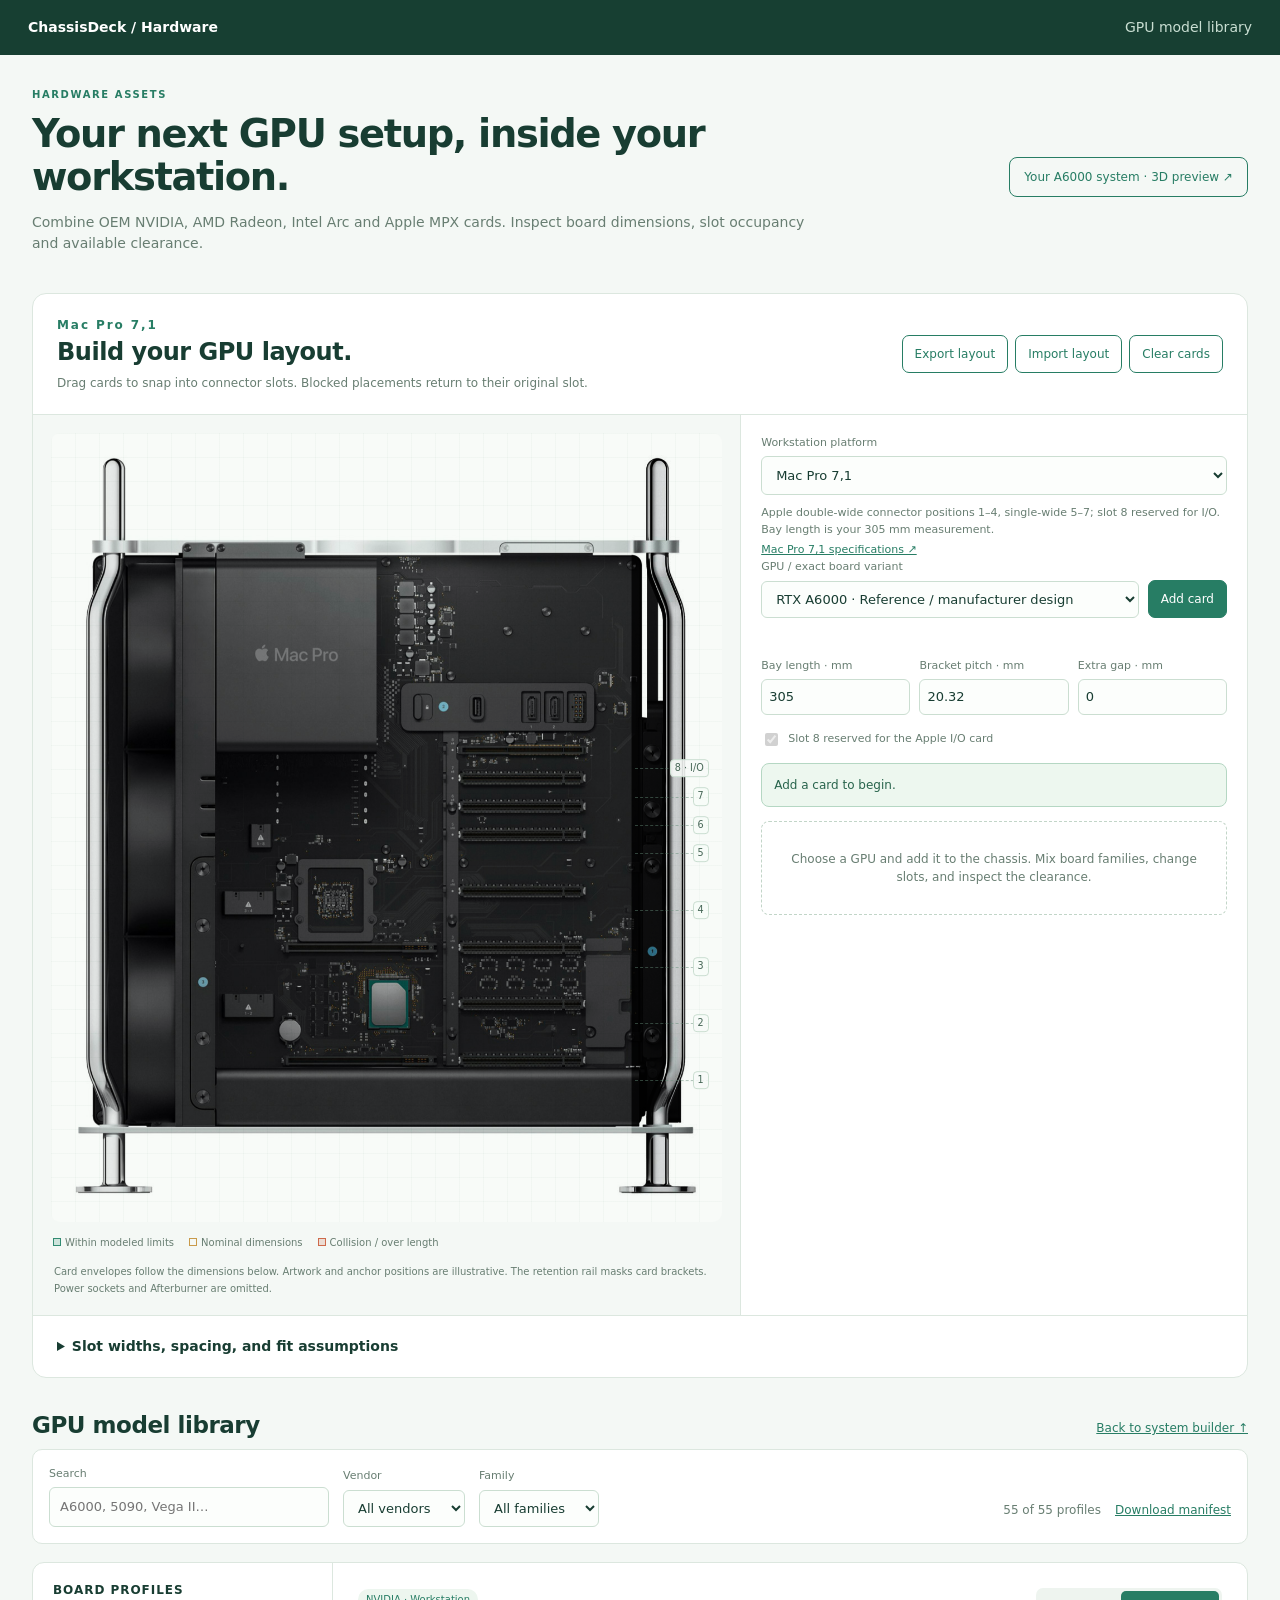
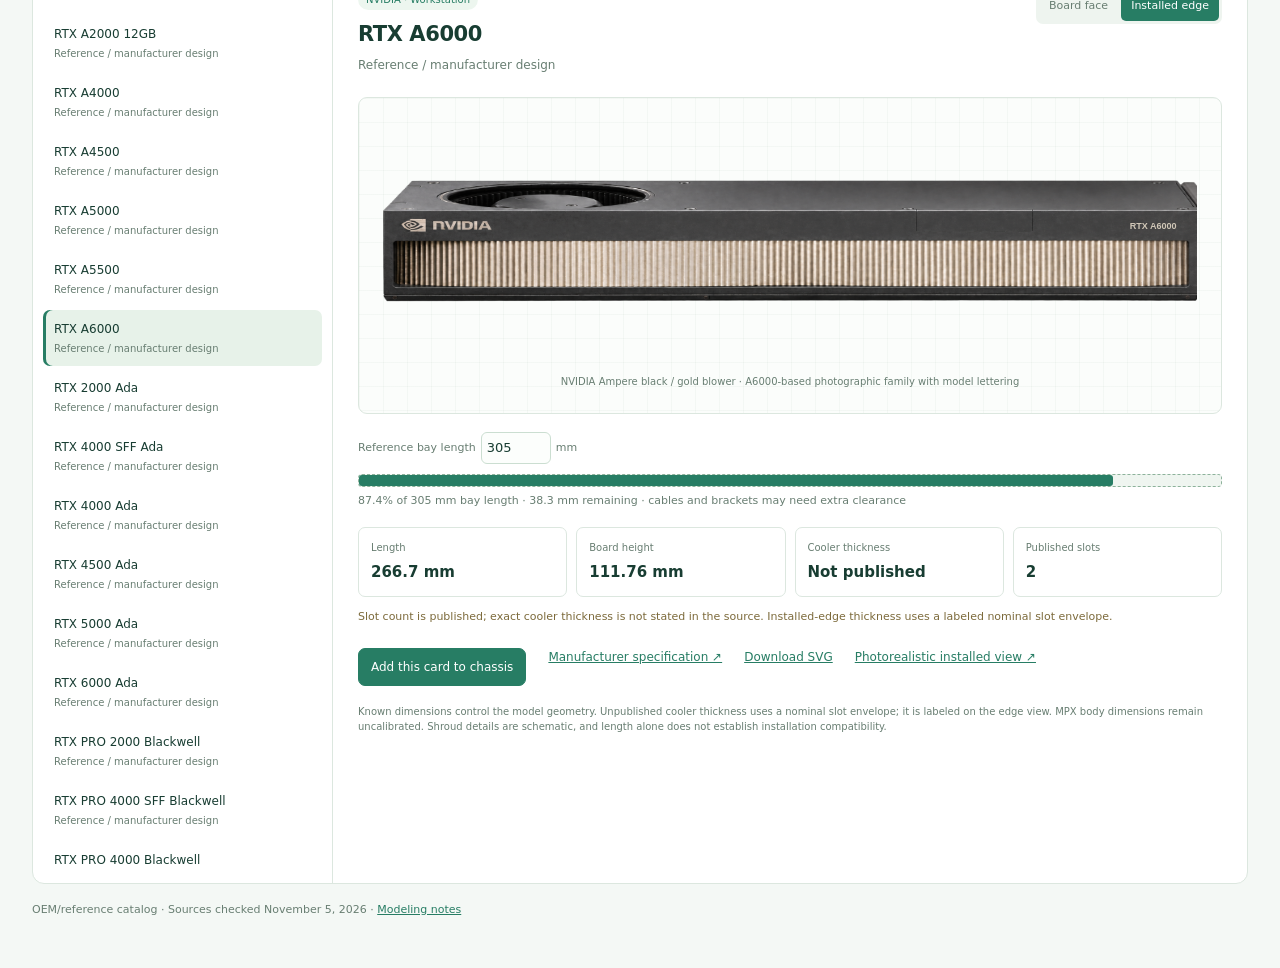
==== commit 39dd2618: "Use ChassisDeck branding in the application UI" ====
--- a/dashboard/assets/gpu-library/index.html
+++ b/dashboard/assets/gpu-library/index.html
@@ -1,6 +1,6 @@
 <!doctype html>
-<html lang="en"><head><meta charset="utf-8"><meta name="viewport" content="width=device-width,initial-scale=1"><title>GPU models · NeoCharge</title><link rel="stylesheet" href="library.css"><script src="library.js?v=p620-1" defer></script><link rel="stylesheet" href="builder/builder.css?v=p620-1"><script type="module" src="builder/builder.js?v=p620-1"></script></head>
-<body><header><a href="/hardware/#sensors">NeoCharge / Hardware</a><span>GPU model library</span></header>
+<html lang="en"><head><meta charset="utf-8"><meta name="viewport" content="width=device-width,initial-scale=1"><title>GPU models · ChassisDeck</title><link rel="stylesheet" href="library.css"><script src="library.js?v=p620-1" defer></script><link rel="stylesheet" href="builder/builder.css?v=p620-1"><script type="module" src="builder/builder.js?v=p620-1"></script></head>
+<body><header><a href="/hardware/#sensors">ChassisDeck / Hardware</a><span>GPU model library</span></header>
 <main>
   <div class="intro"><div><p class="eyebrow">HARDWARE ASSETS</p><h1>Your next GPU setup, inside your workstation.</h1><p>Combine OEM NVIDIA, AMD Radeon, Intel Arc and Apple MPX cards. Inspect board dimensions, slot occupancy and available clearance.</p></div><a class="button" href="a6000-system-3d.png" target="_blank" rel="noopener">Your A6000 system · 3D preview ↗</a></div>
   <section id="system-builder" class="builder-shell" aria-labelledby="builder-title">
